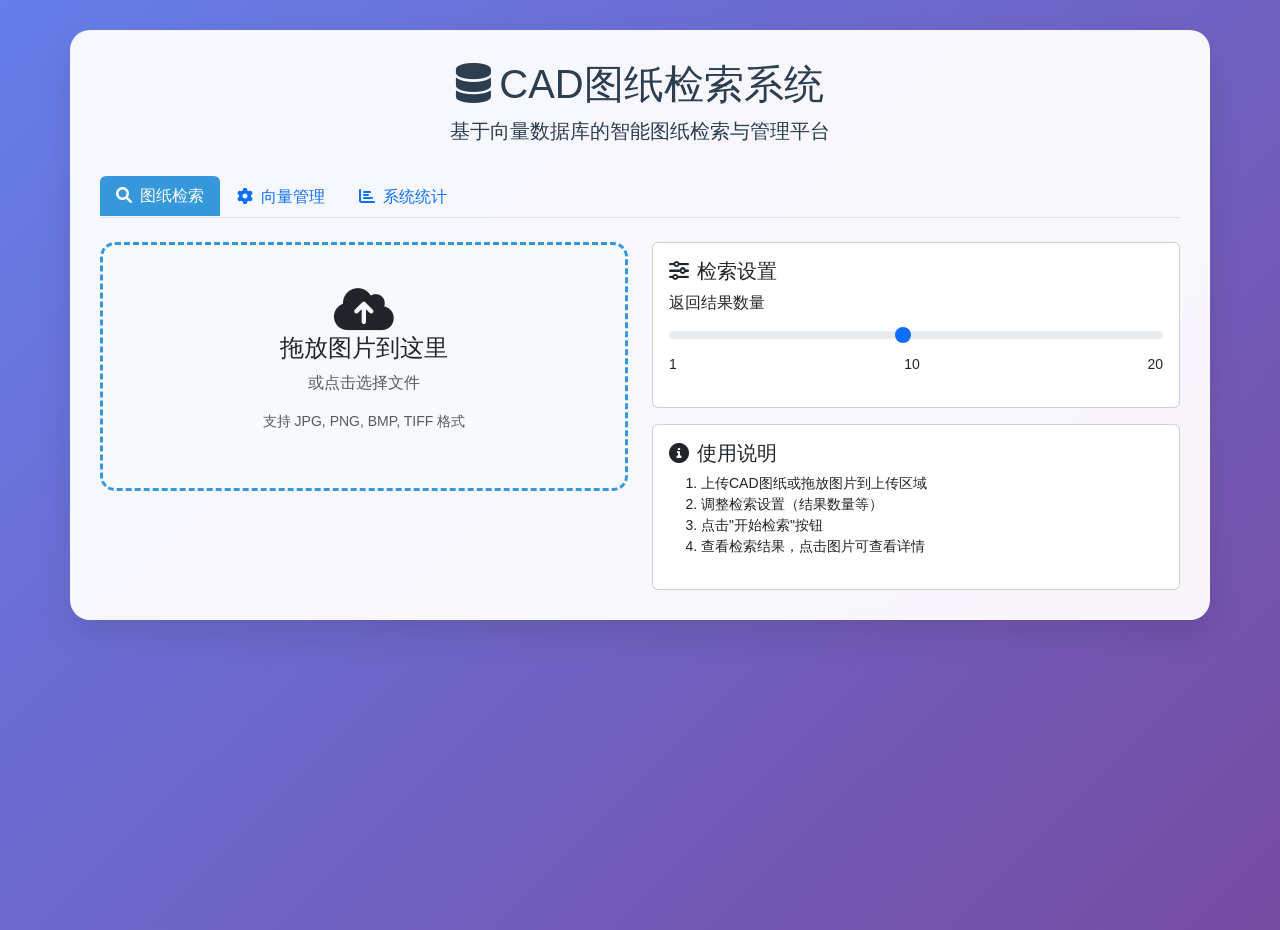
==== templates/index.html @ 1e8dd38c "Initial CAD drawing retrieval system" ====
<!DOCTYPE html>
<html lang="zh-CN">
<head>
    <meta charset="UTF-8">
    <meta name="viewport" content="width=device-width, initial-scale=1.0">
    <title>CAD图纸检索系统 - 向量数据库版</title>
    <link href="https://cdn.jsdelivr.net/npm/bootstrap@5.1.3/dist/css/bootstrap.min.css" rel="stylesheet">
    <link href="https://cdnjs.cloudflare.com/ajax/libs/font-awesome/6.0.0/css/all.min.css" rel="stylesheet">
    <style>
        /* === 恢复原来的CSS，但去掉灰色蒙版 === */
        :root {
            --primary-color: #3498db;
            --secondary-color: #2c3e50;
            --success-color: #27ae60;
            --warning-color: #f39c12;
            --danger-color: #e74c3c;
        }

        body {
            background: linear-gradient(135deg, #667eea 0%, #764ba2 100%);
            min-height: 100vh;
            font-family: 'Segoe UI', Tahoma, Geneva, Verdana, sans-serif;
        }

        .main-container {
            background: rgba(255, 255, 255, 0.95);
            border-radius: 20px;
            box-shadow: 0 15px 35px rgba(0, 0, 0, 0.1);
            backdrop-filter: blur(10px);
            margin-top: 30px;
            margin-bottom: 30px;
            padding: 30px;
        }

        .header {
            text-align: center;
            margin-bottom: 30px;
            color: var(--secondary-color);
        }

        .nav-tabs .nav-link.active {
            background: var(--primary-color);
            color: white;
            border: none;
        }

        .upload-area {
            border: 3px dashed var(--primary-color);
            border-radius: 15px;
            padding: 40px 20px;
            text-align: center;
            transition: all 0.3s ease;
            background: #f8f9fa;
            cursor: pointer;
        }

        .upload-area:hover {
            border-color: #2980b9;
            background: #e8f4fc;
        }

        .result-card {
            border: none;
            border-radius: 15px;
            box-shadow: 0 5px 15px rgba(0, 0, 0, 0.08);
            transition: transform 0.3s ease, box-shadow 0.3s ease;
            margin-bottom: 20px;
            overflow: hidden;
        }

        .result-card:hover {
            transform: translateY(-5px);
            box-shadow: 0 10px 25px rgba(0, 0, 0, 0.15);
        }

        .result-image {
            height: 200px;
            object-fit: contain;
            width: 100%;
            background: #f8f9fa;
        }

        .similarity-badge {
            position: absolute;
            top: 10px;
            right: 10px;
            background: rgba(52, 152, 219, 0.9);
            color: white;
            padding: 5px 10px;
            border-radius: 20px;
            font-weight: bold;
        }

        .class-badge {
            background: var(--danger-color);
            color: white;
            padding: 3px 8px;
            border-radius: 10px;
            font-size: 0.8rem;
        }

        .stats-card {
            background: linear-gradient(135deg, var(--primary-color), #2980b9);
            color: white;
            border-radius: 15px;
            padding: 20px;
            margin-bottom: 20px;
        }

        .btn-primary {
            background: var(--primary-color);
            border: none;
        }

        .btn-success {
            background: var(--success-color);
            border: none;
        }

        .btn-warning {
            background: var(--warning-color);
            border: none;
        }

        .btn-danger {
            background: var(--danger-color);
            border: none;
        }

        .management-table {
            font-size: 0.9rem;
        }

        .action-buttons .btn {
            margin: 2px;
        }

        .pagination {
            flex-wrap: wrap;
        }

        .pagination .page-item {
            margin-bottom: 2px;
        }

        /* 分类文件夹样式 */
        .folder-item {
            background: #f8f9fa;
            border-left: 4px solid var(--primary-color);
        }

        .folder-header {
            cursor: pointer;
            padding: 10px 15px;
            border-bottom: 1px solid #dee2e6;
        }

        .folder-content {
            padding-left: 20px;
            background: white;
        }

        .file-item:hover {
            background: #f8f9fa;
        }

        .preview-image {
            max-height: 300px;
            object-fit: contain;
            width: auto;
            display: block;
            margin: 0 auto;
        }

        /* 图片加载过渡效果 */
        .img-loading {
            opacity: 0;
            transition: opacity 0.3s ease;
        }

        .img-loaded {
            opacity: 1;
        }

        /* === 模态框样式 - 保留去掉灰色蒙版 === */
        .modal-backdrop {
            display: none !important;
        }

        .modal {
            background-color: transparent !important;
        }

        /* 修复模态框显示问题 */
        .modal {
            z-index: 1060 !important;
        }

        .modal-backdrop {
            z-index: 1050 !important;
        }

        /* 确保模态框内容在最上层 */
        .modal-content {
            z-index: 1060 !important;
            position: relative;
        }

        /* 修复图片预览模态框特定样式 */
        #imagePreviewModal {
            z-index: 1070 !important;
        }

        #imagePreviewModal .modal-dialog {
            max-width: 90%;
            max-height: 90vh;
            margin: 2rem auto;
        }

        #imagePreviewModal .modal-content {
            background: white;
            border-radius: 10px;
            box-shadow: 0 10px 30px rgba(0, 0, 0, 0.3);
        }

        #imagePreviewModal .modal-body {
            padding: 1.5rem;
            text-align: center;
            max-height: 80vh;
            overflow-y: auto;
        }

        #previewModalImage {
            max-height: 60vh;
            max-width: 100%;
            object-fit: contain;
            border-radius: 5px;
            background: #f8f9fa;
        }

        /* 确保关闭按钮可点击 */
        .modal-header .btn-close {
            z-index: 1080 !important;
            position: relative;
        }

        /* 确保模态框内容可交互 */
        .modal-content {
            pointer-events: auto;
        }

        /* 修复图片预览模态框 */
        #imagePreviewModal .modal-dialog {
            max-width: 90%;
            margin: 1.75rem auto;
        }

        #imagePreviewModal .modal-body {
            padding: 1rem;
            text-align: center;
        }

        #previewModalImage {
            max-height: 70vh;
            max-width: 100%;
            object-fit: contain;
        }
        /* 上传预览图片样式 */
        #previewImage {
            max-height: 300px;
            object-fit: contain;
            width: auto;
            display: block;
            margin: 0 auto;
            cursor: pointer;
            transition: transform 0.2s ease, box-shadow 0.2s ease;
            border-radius: 10px;
            border: 2px solid transparent;
        }

        #previewImage:hover {
            transform: scale(1.02);
            box-shadow: 0 5px 15px rgba(0, 0, 0, 0.2);
            border-color: var(--primary-color);
        }

        /* 添加上传预览区域的提示文字 */
        .preview-container h5::after {
            content: "（点击图片可预览）";
            font-size: 0.8em;
            color: var(--primary-color);
            margin-left: 10px;
            font-weight: normal;
        }
    </style>
</head>
<body>
    <div class="container main-container">
        <!-- 头部 -->
        <div class="header">
            <h1><i class="fas fa-database me-2"></i>CAD图纸检索系统</h1>
            <p class="lead">基于向量数据库的智能图纸检索与管理平台</p>
        </div>

        <!-- 导航标签 -->
        <ul class="nav nav-tabs mb-4" id="mainTabs" role="tablist">
            <li class="nav-item" role="presentation">
                <button class="nav-link active" id="search-tab" data-bs-toggle="tab" data-bs-target="#search" type="button" role="tab">
                    <i class="fas fa-search me-2"></i>图纸检索
                </button>
            </li>
            <li class="nav-item" role="presentation">
                <button class="nav-link" id="manage-tab" data-bs-toggle="tab" data-bs-target="#manage" type="button" role="tab">
                    <i class="fas fa-cog me-2"></i>向量管理
                </button>
            </li>
            <li class="nav-item" role="presentation">
                <button class="nav-link" id="stats-tab" data-bs-toggle="tab" data-bs-target="#stats" type="button" role="tab">
                    <i class="fas fa-chart-bar me-2"></i>系统统计
                </button>
            </li>
        </ul>

                <!-- 标签内容 -->
                <div class="tab-content" id="mainTabsContent">
                    <!-- 检索标签 -->
                    <div class="tab-pane fade show active" id="search" role="tabpanel">
                        <div class="row">
                            <div class="col-md-6">
                                <div class="upload-area" id="uploadArea">
                                    <div class="upload-icon">
                                        <i class="fas fa-cloud-upload-alt fa-3x"></i>
                                    </div>
                                    <h4>拖放图片到这里</h4>
                                    <p class="text-muted">或点击选择文件</p>
                                    <p class="text-muted small">支持 JPG, PNG, BMP, TIFF 格式</p>
                                    <input type="file" id="fileInput" accept=".jpg,.jpeg,.png,.bmp,.tiff" style="display: none;">
                                </div>

                                <div class="preview-container" id="previewContainer" style="display: none;">
                                    <h5>预览图片</h5>
                                    <img id="previewImage" class="preview-image img-fluid rounded" src="" alt="预览图片">
                                    <div class="mt-3">
                                        <button id="searchBtn" class="btn btn-success">
                                            <i class="fas fa-search me-2"></i>开始检索
                                        </button>
                                        <button id="clearBtn" class="btn btn-secondary">
                                            <i class="fas fa-times me-2"></i>清除
                                        </button>
                                    </div>
                                </div>
                            </div>

                            <div class="col-md-6">
                                <div class="card">
                                    <div class="card-body">
                                        <h5 class="card-title"><i class="fas fa-sliders-h me-2"></i>检索设置</h5>
                                        <div class="mb-3">
                                            <label for="topK" class="form-label">返回结果数量</label>
                                            <input type="range" class="form-range" id="topK" min="1" max="20" value="10">
                                            <div class="d-flex justify-content-between">
                                                <small>1</small>
                                                <small id="topKValue">10</small>
                                                <small>20</small>
                                            </div>
                                        </div>
                                    </div>
                                </div>

                                <div class="card mt-3">
                                    <div class="card-body">
                                        <h5 class="card-title"><i class="fas fa-info-circle me-2"></i>使用说明</h5>
                                        <ol class="small">
                                            <li>上传CAD图纸或拖放图片到上传区域</li>
                                            <li>调整检索设置（结果数量等）</li>
                                            <li>点击"开始检索"按钮</li>
                                            <li>查看检索结果，点击图片可查看详情</li>
                                        </ol>
                                    </div>
                                </div>
                            </div>
                        </div>

                        <!-- 加载动画 -->
                        <div class="loading-spinner text-center mt-4" id="loadingSpinner" style="display: none;">
                            <div class="spinner-border text-primary" role="status" style="width: 3rem; height: 3rem;">
                                <span class="visually-hidden">加载中...</span>
                            </div>
                            <p class="mt-3">正在检索中，请稍候...</p>
                        </div>

                        <!-- 结果区域 -->
                        <div class="results-container mt-4" id="resultsContainer" style="display: none;">
                            <h3 class="mb-4"><i class="fas fa-list me-2"></i>检索结果</h3>
                            <div class="row" id="resultsGrid"></div>
                        </div>
                    </div>

                    <!-- 管理标签 -->
                    <div class="tab-pane fade" id="manage" role="tabpanel">
                        <div class="row">
                            <div class="col-md-4">
                                <!-- 左侧：添加图片和操作卡片 -->
                                <div class="card">
                                    <div class="card-body">
                                        <h5 class="card-title"><i class="fas fa-plus-circle me-2"></i>添加图片</h5>

                                        <!-- 在管理标签页中修改类别选择部分 -->
                                        <div class="mb-3">
                                            <label for="imageClass" class="form-label">选择类别</label>
                                            <select class="form-select" id="imageClass">
                                                <option value="__new__">新建类别</option>
                                                <!-- 动态填充类别选项 -->
                                            </select>
                                            <div class="form-text">选择"新建类别"并输入类别名称</div>
                                            <input type="text" class="form-control mt-2" id="newClass" placeholder="输入新类别名称" style="display: block;">
                                        </div>

                                        <!-- 单文件上传 -->
                                        <div class="upload-area mb-3" id="manageUploadArea">
                                            <i class="fas fa-cloud-upload-alt fa-2x mb-3"></i>
                                            <p>选择要添加的图片</p>
                                            <input type="file" id="manageFileInput" accept=".jpg,.jpeg,.png,.bmp,.tiff" style="display: none;">
                                        </div>

                                        <!-- 批量上传 -->
                                        <div class="upload-area" id="batchUploadArea">
                                            <i class="fas fa-folder-plus fa-2x mb-3"></i>
                                            <p>批量选择图片</p>
                                            <input type="file" id="batchFileInput" accept=".jpg,.jpeg,.png,.bmp,.tiff" multiple style="display: none;">
                                        </div>

                                        <!-- 修改批量文件列表，添加可折叠功能 -->
                                        <div class="selected-files mt-3" id="selectedFiles" style="display: none;">
                                            <div class="d-flex justify-content-between align-items-center mb-2">
                                                <h6 class="mb-0">已选择文件 (<span id="fileCount">0</span>):</h6>
                                                <button class="btn btn-sm btn-outline-secondary" type="button" data-bs-toggle="collapse" data-bs-target="#fileListCollapse">
                                                    <i class="fas fa-chevron-down"></i>
                                                </button>
                                            </div>
                                            <div class="collapse show" id="fileListCollapse">
                                                <div id="fileList" style="max-height: 200px; overflow-y: auto;"></div>
                                            </div>
                                        </div>

                                        <div class="d-flex gap-2 mt-3">
                                            <button id="addImageBtn" class="btn btn-success flex-fill" disabled>
                                                <i class="fas fa-plus me-2"></i>添加图片
                                            </button>
                                            <button id="addBatchBtn" class="btn btn-info flex-fill" disabled>
                                                <i class="fas fa-layer-group me-2"></i>批量添加
                                            </button>
                                            <button id="cancelAddBtn" class="btn btn-secondary">
                                                <i class="fas fa-times me-2"></i>取消
                                            </button>
                                        </div>
                                    </div>
                                </div>

                                <div class="card mt-3">
                                    <div class="card-body">
                                        <h5 class="card-title"><i class="fas fa-sync-alt me-2"></i>数据库操作</h5>
                                        <button id="refreshCategoriesBtn" class="btn btn-info w-100 mb-2">
                                            <i class="fas fa-folder-refresh me-2"></i>刷新分类
                                        </button>
                                        <button id="initializeBtn" class="btn btn-warning w-100" data-bs-toggle="modal" data-bs-target="#initializeModal">
                                            <i class="fas fa-database me-2"></i>重新初始化
                                        </button>
                                    </div>
                                </div>
                            </div>

                            <!-- 修改管理标签页的右侧部分 -->
                            <div class="col-md-8">
                                <div class="card">
                                    <div class="card-body">
                                        <h5 class="card-title"><i class="fas fa-folder me-2"></i>分类管理</h5>

                                        <!-- 分类视图 -->
                                        <div id="categoryView">
                                            <div class="row" id="categoriesGrid">
                                                <!-- 动态填充分类卡片 -->
                                            </div>

                                            <!-- 分页控件 -->
                                            <div class="d-flex justify-content-between align-items-center mt-3 flex-wrap">
                                                <div class="text-muted mb-2 mb-md-0">
                                                    显示 <span id="paginationInfo">第 1-20 类</span>，共 <span id="totalCategories">0</span> 类
                                                </div>
                                                <nav>
                                                    <ul class="pagination pagination-sm mb-0 flex-wrap" id="pagination">
                                                        <!-- 分页按钮动态生成 -->
                                                    </ul>
                                                </nav>
                                            </div>
                                        </div>

                                        <!-- 图片列表视图（点击分类后显示） -->
                                        <div id="imageListView" style="display: none;">
                                            <div class="d-flex align-items-center mb-3">
                                                <button class="btn btn-sm btn-outline-secondary me-2" id="backToCategories">
                                                    <i class="fas fa-arrow-left me-1"></i>返回分类
                                                </button>
                                                <h6 class="mb-0" id="currentCategoryTitle">当前类别</h6>
                                            </div>

                                            <div class="table-responsive">
                                                <table class="table table-hover management-table">
                                                    <thead>
                                                        <tr>
                                                            <th>文件名</th>
                                                            <th>文件大小</th>
                                                            <th>状态</th>
                                                            <th>操作</th>
                                                        </tr>
                                                    </thead>
                                                    <tbody id="categoryImageList">
                                                        <!-- 动态填充 -->
                                                    </tbody>
                                                </table>
                                            </div>

                                            <!-- 图片分页 -->
                                            <div class="d-flex justify-content-between align-items-center mt-3 flex-wrap">
                                                <div class="text-muted mb-2 mb-md-0">
                                                    显示 <span id="imagePaginationInfo">第 1-20 条</span>，共 <span id="totalCategoryImages">0</span> 条
                                                </div>
                                                <nav>
                                                    <ul class="pagination pagination-sm mb-0 flex-wrap" id="imagePagination">
                                                        <!-- 分页按钮动态生成 -->
                                                    </ul>
                                                </nav>
                                            </div>
                                        </div>
                                    </div>
                                </div>
                            </div>
                        </div>
                    </div>

                    <!-- 统计标签 -->
                    <div class="tab-pane fade" id="stats" role="tabpanel">
                        <div class="row">
                            <div class="col-md-6">
                                <div class="stats-card text-center">
                                    <h3><i class="fas fa-images"></i> <span id="total-images">0</span></h3>
                                    <p>向量库总数</p>
                                </div>
                            </div>
                            <div class="col-md-6">
                                <div class="stats-card text-center">
                                    <h3><i class="fas fa-microchip"></i> <span id="device-info">CPU</span></h3>
                                    <p>运行设备</p>
                                </div>
                            </div>
                        </div>

                        <div class="card mt-4">
                            <div class="card-body">
                                <h5 class="card-title"><i class="fas fa-chart-pie me-2"></i>类别分布</h5>
                                <div id="classDistribution" style="max-height: 400px; overflow-y: auto;">
                                    <!-- 动态填充 -->
                                </div>
                            </div>
                        </div>

                        <div class="card mt-4">
                            <div class="card-body">
                                <h5 class="card-title"><i class="fas fa-info-circle me-2"></i>系统信息</h5>
                                <div id="systemInfo">
                                    <!-- 动态填充 -->
                                </div>
                            </div>
                        </div>
                    </div>
                </div>

    <!-- 初始化确认模态框 -->
    <div class="modal fade" id="initializeModal" tabindex="-1">
        <div class="modal-dialog">
            <div class="modal-content">
                <div class="modal-header">
                    <h5 class="modal-title"><i class="fas fa-exclamation-triangle me-2"></i>确认操作</h5>
                    <button type="button" class="btn-close" data-bs-dismiss="modal"></button>
                </div>
                <div class="modal-body">
                    <p>重新初始化将清空现有向量数据库并重新扫描所有图片，此操作可能需要较长时间。</p>
                    <p class="text-danger"><strong>请确认是否继续？</strong></p>
                </div>
                <div class="modal-footer">
                    <button type="button" class="btn btn-secondary" data-bs-dismiss="modal">取消</button>
                    <button type="button" class="btn btn-warning" id="confirmInitialize">确认初始化</button>
                </div>
            </div>
        </div>
    </div>
    <!-- 在文件末尾的初始化模态框后添加 -->
    <!-- 图片预览模态框 -->
    <div class="modal fade" id="imagePreviewModal" tabindex="-1">
        <div class="modal-dialog modal-lg">
            <div class="modal-content">
                <div class="modal-header">
                    <h5 class="modal-title" id="previewModalTitle">图片预览</h5>
                    <button type="button" class="btn-close" data-bs-dismiss="modal"></button>
                </div>
                <div class="modal-body text-center">
                    <img id="previewModalImage" src="" class="img-fluid" alt="预览图片" style="max-height: 70vh;">
                    <div class="mt-3">
                        <p><strong>文件名:</strong> <span id="previewFileName"></span></p>
                        <p><strong>类别:</strong> <span id="previewFileClass" class="badge bg-primary"></span></p>
                        <p><strong>文件大小:</strong> <span id="previewFileSize"></span></p>
                    </div>
                </div>
                <div class="modal-footer">
                    <button type="button" class="btn btn-secondary" data-bs-dismiss="modal">关闭</button>
                </div>
            </div>
        </div>
    </div>
    <script src="https://cdn.jsdelivr.net/npm/bootstrap@5.1.3/dist/js/bootstrap.bundle.min.js"></script>
    <script>
        // 全局变量
        let currentFile = null;
        let manageCurrentFile = null;
        let batchFiles = [];
        let currentPage = 1;
        let currentCategoryPage = 1;
        let currentImagePage = 1;
        let currentSelectedCategory = '';
        const perPage = 20;

        // 修改页面加载函数
        document.addEventListener('DOMContentLoaded', function() {
            // 初始化统计信息
            loadStats();
            // 加载类别列表
            loadClasses();
            // 绑定事件
            bindEvents();
            // 加载分类列表
            loadCategories();
            optimizeImageLoading();

           // === 移除灰色蒙版的简单方案 ===

            // 定期移除Bootstrap的灰色背景
            setInterval(function() {
                const backdrops = document.querySelectorAll('.modal-backdrop');
                backdrops.forEach(backdrop => {
                    backdrop.remove();
                });
                document.body.classList.remove('modal-open');
                document.body.style.overflow = 'auto';
                document.body.style.paddingRight = '0';
            }, 100);

            // 为预览模态框图片添加错误处理
            const previewImage = document.getElementById('previewModalImage');
            if (previewImage) {
                previewImage.onerror = function() {
                    this.src = '[data-uri]';
                };
            }
        });

        // 修改系统信息显示部分
        function loadStats() {
            fetch('/stats')
                .then(response => response.json())
                .then(data => {
                    document.getElementById('total-images').textContent = data.total_images;
                    document.getElementById('device-info').textContent = data.device || 'CPU';

                    // 更新系统信息，显示当前数据库中的类别数
                    const systemInfo = document.getElementById('systemInfo');
                    systemInfo.innerHTML = `
                        <p><strong>数据库路径:</strong> ${data.database_path || 'N/A'}</p>
                        <p><strong>当前类别数:</strong> ${data.current_categories || data.model_classes || 'N/A'}</p>
                        <p><strong>模型原始类别数:</strong> ${data.total_categories_in_model || 'N/A'}</p>
                        <p><strong>特征维度:</strong> ${data.feature_dim || 'N/A'}</p>
                        <p><strong>图片总数:</strong> ${data.total_images || '0'}</p>
                    `;

                    // 更新类别分布（保持不变）
                    const classDistribution = document.getElementById('classDistribution');
                    classDistribution.innerHTML = '';

                    if (data.class_distribution) {
                        // 按数量排序
                        const sortedClasses = Object.entries(data.class_distribution)
                            .sort((a, b) => b[1] - a[1]);

                        sortedClasses.forEach(([cls, count]) => {
                            const progress = (count / data.total_images * 100).toFixed(1);
                            classDistribution.innerHTML += `
                                <div class="mb-3 p-2 border rounded">
                                    <div class="d-flex justify-content-between align-items-center mb-1">
                                        <span class="fw-bold">${cls}</span>
                                        <span class="badge bg-primary">${count} (${progress}%)</span>
                                    </div>
                                    <div class="progress" style="height: 10px;">
                                        <div class="progress-bar" style="width: ${progress}%"
                                             role="progressbar" aria-valuenow="${progress}"
                                             aria-valuemin="0" aria-valuemax="100">
                                        </div>
                                    </div>
                                </div>
                            `;
                        });
                    } else {
                        classDistribution.innerHTML = '<p class="text-muted">暂无类别数据</p>';
                    }
                })
                .catch(error => {
                    console.error('加载统计信息失败:', error);
                });
        }

        // 绑定事件
        function bindEvents() {
            // 检索标签页事件
            const uploadArea = document.getElementById('uploadArea');
            const fileInput = document.getElementById('fileInput');
            const searchBtn = document.getElementById('searchBtn');
            const clearBtn = document.getElementById('clearBtn');
            const topKSlider = document.getElementById('topK');
            const topKValue = document.getElementById('topKValue');

            uploadArea.addEventListener('click', () => fileInput.click());
            fileInput.addEventListener('change', function() {
                if (this.files[0]) handleFileSelect(this.files[0]);
            });
            searchBtn.addEventListener('click', () => {
                if (currentFile) performSearch(currentFile, parseInt(topKSlider.value));
            });
            clearBtn.addEventListener('click', clearSearch);
            topKSlider.addEventListener('input', function() {
                topKValue.textContent = this.value;
            });

            // 管理标签页事件
            const manageUploadArea = document.getElementById('manageUploadArea');
            const manageFileInput = document.getElementById('manageFileInput');
            const addImageBtn = document.getElementById('addImageBtn');
            const confirmInitialize = document.getElementById('confirmInitialize');

            manageUploadArea.addEventListener('click', () => manageFileInput.click());
            manageFileInput.addEventListener('change', function() {
                if (this.files[0]) handleManageFileSelect(this.files[0]);
            });
            addImageBtn.addEventListener('click', addImageToDatabase);

            confirmInitialize.addEventListener('click', initializeDatabase);

            // 批量上传事件
            const batchUploadArea = document.getElementById('batchUploadArea');
            const batchFileInput = document.getElementById('batchFileInput');
            const addBatchBtn = document.getElementById('addBatchBtn');
            const cancelAddBtn = document.getElementById('cancelAddBtn');

            batchUploadArea.addEventListener('click', () => batchFileInput.click());
            batchFileInput.addEventListener('change', handleBatchFileSelect);
            addBatchBtn.addEventListener('click', addImagesBatch);
            cancelAddBtn.addEventListener('click', resetManageUpload);
            // 替换原来的刷新分类按钮事件
            const refreshCategoriesBtn = document.getElementById('refreshCategoriesBtn');
            if (refreshCategoriesBtn) {
                refreshCategoriesBtn.addEventListener('click', function() {
                    console.log('刷新分类按钮被点击');

                    // 重置到第一页
                    currentCategoryPage = 1;

                    // 显示加载状态
                    const originalText = this.innerHTML;
                    this.innerHTML = '<i class="fas fa-spinner fa-spin me-2"></i>刷新中...';
                    this.disabled = true;

                    try {
                        // 强制刷新所有数据
                        loadCategories(1);
                        loadStats();
                        loadClasses();

                        // 延迟恢复按钮状态，确保数据加载完成
                        setTimeout(() => {
                            this.innerHTML = originalText;
                            this.disabled = false;
                            showAlert('分类数据已刷新', 'success');
                        }, 1000);

                    } catch (error) {
                        this.innerHTML = originalText;
                        this.disabled = false;
                        console.error('刷新分类错误:', error);
                        showAlert('刷新失败: ' + error.message, 'danger');
                    }
                });
            }
            // 新增：绑定类别相关事件
            bindClassEvents();
        }
        // 添加显示提示的函数
        function showAlert(message, type) {
            const alertDiv = document.createElement('div');
            alertDiv.className = `alert alert-${type} alert-dismissible fade show`;
            alertDiv.innerHTML = `
                ${message}
                <button type="button" class="btn-close" data-bs-dismiss="alert"></button>
            `;

            // 插入到页面顶部
            const container = document.querySelector('.main-container');
            container.insertBefore(alertDiv, container.firstChild);

            // 3秒后自动消失
            setTimeout(() => {
                if (alertDiv.parentNode) {
                    alertDiv.remove();
                }
            }, 3000);
        }
        // 修改批量文件处理函数
        function handleBatchFileSelect(event) {
            const files = Array.from(event.target.files);
            batchFiles = files;

            if (files.length > 0) {
                const fileList = document.getElementById('fileList');
                const fileCount = document.getElementById('fileCount');
                fileList.innerHTML = '';
                fileCount.textContent = files.length;

                files.forEach(file => {
                    const fileItem = document.createElement('div');
                    fileItem.className = 'd-flex justify-content-between align-items-center border-bottom py-1';
                    fileItem.innerHTML = `
                        <span class="text-truncate" style="max-width: 70%;">${file.name}</span>
                        <small class="text-muted">${(file.size / 1024).toFixed(1)} KB</small>
                    `;
                    fileList.appendChild(fileItem);
                });

                document.getElementById('selectedFiles').style.display = 'block';
                document.getElementById('addBatchBtn').disabled = false;
            }
        }
        // 优化加载分类列表函数
        function loadCategories(page = 1) {
            const categoriesGrid = document.getElementById('categoriesGrid');
            categoriesGrid.innerHTML = '<div class="col-12 text-center"><div class="spinner-border" role="status"></div><p class="mt-2">加载分类中...</p></div>';

            fetch(`/api/categories?page=${page}&per_page=20`)
                .then(response => response.json())
                .then(data => {
                    if (data.status === 'success') {
                        displayCategories(data.categories);
                        updateCategoryPagination(data);
                        currentCategoryPage = page;

                        // 调试信息
                        console.log(`加载了 ${data.categories.length} 个分类，总计 ${data.total} 个分类`);
                        data.categories.forEach(cat => {
                            console.log(`分类: ${cat.name}, 数量: ${cat.count}`);
                        });
                    } else {
                        categoriesGrid.innerHTML = '<div class="col-12 text-center text-danger">加载失败: ' + data.message + '</div>';
                    }
                })
                .catch(error => {
                    categoriesGrid.innerHTML = '<div class="col-12 text-center text-danger">加载失败: ' + error.message + '</div>';
                    console.error('加载分类错误:', error);
                });
        }

        // 修改显示分类函数，使用懒加载
        function displayCategories(categories) {
            const grid = document.getElementById('categoriesGrid');

            if (categories.length === 0) {
                grid.innerHTML = '<div class="col-12 text-center"><p>暂无分类数据</p></div>';
                return;
            }

            let html = '';
            categories.forEach(category => {
                const previewImages = category.preview_images || [];

                // 只显示第一张预览图，其他用占位符
                let previewHtml = '';
                if (previewImages.length > 0) {
                    const img = previewImages[0];
                    // 使用小尺寸参数
                    const imageUrl = `/image/${encodeURIComponent(img.id)}?thumb=true`;
                    previewHtml = `
                        <img src="${imageUrl}"
                             class="img-fluid rounded lazy"
                             data-src="${imageUrl}"
                             style="height: 80px; object-fit: cover; width: 100%;"
                             loading="lazy"
                             onerror="this.src='[data-uri]';">
                    `;
                } else {
                    previewHtml = `
                        <div class="bg-light rounded d-flex align-items-center justify-content-center"
                             style="height: 80px;">
                            <i class="fas fa-image fa-2x text-muted"></i>
                        </div>
                    `;
                }

                html += `
                    <div class="col-md-3 col-sm-6 mb-3">
                        <div class="card category-card h-100" style="cursor: pointer;"
                             onclick="openCategory('${category.name.replace(/'/g, "\\'")}')">
                            <div class="card-body p-2">
                                <div class="mb-2">
                                    ${previewHtml}
                                </div>
                                <h6 class="card-title text-truncate mb-1" title="${category.name}">${category.name}</h6>
                                <div class="d-flex justify-content-between align-items-center">
                                    <small class="text-muted">${category.count} 个文件</small>
                                    <i class="fas fa-chevron-right text-muted"></i>
                                </div>
                            </div>
                        </div>
                    </div>
                `;
            });

            grid.innerHTML = html;

            // 初始化懒加载
            initializeLazyLoading();
        }

        // 在现有的 initializeLazyLoading 函数基础上增强
        function initializeLazyLoading() {
            const lazyImages = document.querySelectorAll('img.lazy');

            if ('IntersectionObserver' in window) {
                const imageObserver = new IntersectionObserver((entries, observer) => {
                    entries.forEach(entry => {
                        if (entry.isIntersecting) {
                            const img = entry.target;
                            img.src = img.dataset.src;
                            img.classList.remove('lazy');
                            imageObserver.unobserve(img);
                        }
                    });
                });

                lazyImages.forEach(img => imageObserver.observe(img));
            } else {
                // 回退方案：直接加载所有图片
                lazyImages.forEach(img => {
                    img.src = img.dataset.src;
                    img.classList.remove('lazy');
                });
            }
        }
        // 添加防抖函数，减少频繁请求
        function debounce(func, wait) {
            let timeout;
            return function executedFunction(...args) {
                const later = () => {
                    clearTimeout(timeout);
                    func(...args);
                };
                clearTimeout(timeout);
                timeout = setTimeout(later, wait);
            };
        }
        // 修改搜索函数，添加防抖
        const performSearchDebounced = debounce(performSearch, 500);

        // 优化图片显示函数，添加加载状态
        function optimizeImageLoading() {
            // 为所有图片添加加载状态
            document.querySelectorAll('img').forEach(img => {
                if (!img.complete) {
                    img.classList.add('img-loading');
                    img.classList.remove('img-loaded');
                }

                img.addEventListener('load', function() {
                    this.classList.remove('img-loading');
                    this.classList.add('img-loaded');
                });

                img.addEventListener('error', function() {
                    this.classList.remove('img-loading');
                    this.classList.add('img-loaded');
                    // 设置占位图
                    this.src = '[data-uri]';
                });
            });
        }
        // 打开分类查看图片
        function openCategory(categoryName) {
            currentSelectedCategory = categoryName;
            document.getElementById('categoryView').style.display = 'none';
            document.getElementById('imageListView').style.display = 'block';
            document.getElementById('currentCategoryTitle').textContent = `当前类别: ${categoryName}`;

            loadCategoryImages(categoryName, 1);
        }

        // 返回分类列表
        document.getElementById('backToCategories').addEventListener('click', function() {
            document.getElementById('imageListView').style.display = 'none';
            document.getElementById('categoryView').style.display = 'block';
            loadCategories(currentCategoryPage);
        });

        // 加载分类图片
        function loadCategoryImages(categoryName, page = 1) {
            const imageList = document.getElementById('categoryImageList');
            imageList.innerHTML = '<tr><td colspan="4" class="text-center"><div class="spinner-border spinner-border-sm"></div> 加载中...</td></tr>';

            fetch(`/api/categories/${encodeURIComponent(categoryName)}/images?page=${page}&per_page=20`)
                .then(response => response.json())
                .then(data => {
                    if (data.status === 'success') {
                        displayCategoryImages(data.images);
                        updateImagePagination(data);
                        currentImagePage = page;
                    } else {
                        imageList.innerHTML = '<tr><td colspan="4" class="text-center text-danger">加载失败: ' + data.message + '</td></tr>';
                    }
                })
                .catch(error => {
                    imageList.innerHTML = '<tr><td colspan="4" class="text-center text-danger">加载失败: ' + error.message + '</td></tr>';
                });
        }

        function displayCategoryImages(images) {
            const imageList = document.getElementById('categoryImageList');

            if (images.length === 0) {
                imageList.innerHTML = '<tr><td colspan="4" class="text-center">该类别下暂无图片</td></tr>';
                return;
            }

            let html = '';
            images.forEach(image => {
                const fileSize = image.filesize ? (image.filesize / 1024).toFixed(1) + ' KB' : '未知';
                const status = image.exists ?
                    '<span class="badge bg-success">正常</span>' :
                    '<span class="badge bg-danger">文件丢失</span>';

                // 使用图片的原始ID，不要做任何清理
                const rawImageId = image.id;

                html += `
                    <tr>
                        <td>
                            <div>
                                <strong>${image.filename}</strong>
                                <br>
                                <small class="text-muted">ID: ${image.id}</small>
                            </div>
                        </td>
                        <td>${fileSize}</td>
                        <td>${status}</td>
                        <td class="action-buttons">
                            <button class="btn btn-sm btn-outline-danger"
                                    onclick="safeDeleteImage('${rawImageId}', this)">
                                <i class="fas fa-trash"></i> 删除
                            </button>
                        </td>
                    </tr>
                `;
            });

            imageList.innerHTML = html;
        }
        // 修改 safeDeleteImage 函数
        function safeDeleteImage(imageId, buttonElement) {
            if (!confirm('确定要删除这张图片吗？此操作不可撤销。')) {
                return;
            }

            console.log('🗑️ 开始删除图片，原始ID:', imageId);

            // 显示加载状态
            const originalText = buttonElement.innerHTML;
            buttonElement.innerHTML = '<i class="fas fa-spinner fa-spin"></i>';
            buttonElement.disabled = true;

            // 直接使用原始ID，不进行编码（后端会处理URL解码）
            // 因为数据库中的ID就是 "人孔/12.png" 这样的格式
            const deleteImageId = imageId;

            console.log('🗑️ 删除ID:', deleteImageId);

            fetch(`/api/images/${encodeURIComponent(deleteImageId)}`, {
                method: 'DELETE'
            })
            .then(response => {
                console.log('🗑️ 响应状态:', response.status);
                if (!response.ok) {
                    return response.json().then(errorData => {
                        console.log('🗑️ 错误响应:', errorData);
                        throw new Error(errorData.message || `HTTP ${response.status}`);
                    }).catch(() => {
                        throw new Error(`HTTP ${response.status}`);
                    });
                }
                return response.json();
            })
            .then(data => {
                console.log('🗑️ 成功响应:', data);
                if (data.status === 'success') {
                    showAlert('✅ 图片删除成功', 'success');
                    // 刷新当前视图
                    setTimeout(() => {
                        if (currentSelectedCategory) {
                            loadCategoryImages(currentSelectedCategory, currentImagePage);
                        } else {
                            // 如果不在分类视图，刷新分类列表
                            loadCategories(currentCategoryPage);
                        }
                        loadStats();
                    }, 1000);
                } else {
                    showAlert('❌ 图片删除失败: ' + data.message, 'danger');
                }
            })
            .catch(error => {
                console.error('🗑️ 删除图片错误:', error);
                showAlert('❌ 删除失败: ' + error.message, 'danger');
            })
            .finally(() => {
                // 恢复按钮状态
                buttonElement.innerHTML = '<i class="fas fa-trash"></i> 删除';
                buttonElement.disabled = false;
            });
        }
        // 更新分类分页
        function updateCategoryPagination(data) {
            const pagination = document.getElementById('pagination');
            const paginationInfo = document.getElementById('paginationInfo');
            const totalCategories = document.getElementById('totalCategories');

            totalCategories.textContent = data.total;
            const startItem = (data.page - 1) * data.per_page + 1;
            const endItem = Math.min(data.page * data.per_page, data.total);
            paginationInfo.textContent = `第 ${startItem}-${endItem} 类`;

            pagination.innerHTML = '';

            // 上一页
            const prevLi = document.createElement('li');
            prevLi.className = `page-item ${data.page === 1 ? 'disabled' : ''}`;
            prevLi.innerHTML = `<a class="page-link" href="javascript:void(0)" onclick="loadCategories(${data.page - 1})">上一页</a>`;
            pagination.appendChild(prevLi);

            // 页码
            for (let i = 1; i <= data.total_pages; i++) {
                const pageLi = document.createElement('li');
                pageLi.className = `page-item ${i === data.page ? 'active' : ''}`;
                pageLi.innerHTML = `<a class="page-link" href="javascript:void(0)" onclick="loadCategories(${i})">${i}</a>`;
                pagination.appendChild(pageLi);
            }

            // 下一页
            const nextLi = document.createElement('li');
            nextLi.className = `page-item ${data.page === data.total_pages ? 'disabled' : ''}`;
            nextLi.innerHTML = `<a class="page-link" href="javascript:void(0)" onclick="loadCategories(${data.page + 1})">下一页</a>`;
            pagination.appendChild(nextLi);
        }

        // 更新图片分页
        function updateImagePagination(data) {
            const pagination = document.getElementById('imagePagination');
            const paginationInfo = document.getElementById('imagePaginationInfo');
            const totalImages = document.getElementById('totalCategoryImages');

            totalImages.textContent = data.total;
            const startItem = (data.page - 1) * data.per_page + 1;
            const endItem = Math.min(data.page * data.per_page, data.total);
            paginationInfo.textContent = `第 ${startItem}-${endItem} 条`;

            pagination.innerHTML = '';

            // 上一页
            const prevLi = document.createElement('li');
            prevLi.className = `page-item ${data.page === 1 ? 'disabled' : ''}`;
            prevLi.innerHTML = `<a class="page-link" href="javascript:void(0)" onclick="loadCategoryImages('${currentSelectedCategory}', ${data.page - 1})">上一页</a>`;
            pagination.appendChild(prevLi);

            // 页码
            for (let i = 1; i <= data.total_pages; i++) {
                const pageLi = document.createElement('li');
                pageLi.className = `page-item ${i === data.page ? 'active' : ''}`;
                pageLi.innerHTML = `<a class="page-link" href="javascript:void(0)" onclick="loadCategoryImages('${currentSelectedCategory}', ${i})">${i}</a>`;
                pagination.appendChild(pageLi);
            }

            // 下一页
            const nextLi = document.createElement('li');
            nextLi.className = `page-item ${data.page === data.total_pages ? 'disabled' : ''}`;
            nextLi.innerHTML = `<a class="page-link" href="javascript:void(0)" onclick="loadCategoryImages('${currentSelectedCategory}', ${data.page + 1})">下一页</a>`;
            pagination.appendChild(nextLi);
        }
        document.getElementById('findDuplicatesBtn').addEventListener('click', findDuplicates);
        document.getElementById('cleanupBtn').addEventListener('click', cleanupDuplicates);
        document.getElementById('confirmRebuild').addEventListener('click', rebuildDatabase);

        function findDuplicates() {
            const btn = document.getElementById('findDuplicatesBtn');
            const originalText = btn.innerHTML;
            btn.innerHTML = '<i class="fas fa-spinner fa-spin me-2"></i>查找中...';
            btn.disabled = true;

            fetch('/api/find_duplicates')
                .then(response => response.json())
                .then(data => {
                    btn.innerHTML = originalText;
                    btn.disabled = false;

                    if (data.status === 'success') {
                        let message = `找到 ${data.total_duplicate_groups} 个重复文件组\n\n`;

                        Object.entries(data.duplicates).forEach(([key, images]) => {
                            const [filename, category] = JSON.parse(key);
                            message += `文件: ${filename} (类别: ${category})\n`;
                            images.forEach(img => {
                                message += `  - ID: ${img.id}\n`;
                            });
                            message += '\n';
                        });

                        alert(message);
                    } else {
                        alert('查找重复记录失败: ' + data.message);
                    }
                })
                .catch(error => {
                    btn.innerHTML = originalText;
                    btn.disabled = false;
                    console.error('查找重复记录错误:', error);
                    alert('查找重复记录过程中发生错误: ' + error.message);
                });
        }

        function cleanupDuplicates() {
            if (!confirm('确定要清理重复记录吗？此操作将删除所有重复的图片记录。')) {
                return;
            }

            const btn = document.getElementById('cleanupBtn');
            const originalText = btn.innerHTML;
            btn.innerHTML = '<i class="fas fa-spinner fa-spin me-2"></i>清理中...';
            btn.disabled = true;

            fetch('/api/cleanup', { method: 'POST' })
                .then(response => response.json())
                .then(data => {
                    btn.innerHTML = originalText;
                    btn.disabled = false;

                    if (data.status === 'success') {
                        alert(data.message);
                        // 刷新页面数据
                        loadCategories(currentCategoryPage);
                        loadStats();
                    } else {
                        alert('清理失败: ' + data.message);
                    }
                })
                .catch(error => {
                    btn.innerHTML = originalText;
                    btn.disabled = false;
                    console.error('清理重复记录错误:', error);
                    alert('清理重复记录过程中发生错误: ' + error.message);
                });
        }

        function rebuildDatabase() {
            const modal = bootstrap.Modal.getInstance(document.getElementById('rebuildModal'));
            modal.hide();

            const btn = document.getElementById('rebuildBtn');
            const originalText = btn.innerHTML;
            btn.innerHTML = '<i class="fas fa-spinner fa-spin me-2"></i>重建中...';
            btn.disabled = true;

            fetch('/api/rebuild', { method: 'POST' })
                .then(response => response.json())
                .then(data => {
                    btn.innerHTML = originalText;
                    btn.disabled = false;

                    if (data.status === 'success') {
                        alert(data.message);
                        // 刷新所有数据
                        loadCategories(1);
                        loadStats();
                        loadClasses();
                    } else {
                        alert('重建失败: ' + data.message);
                    }
                })
                .catch(error => {
                    btn.innerHTML = originalText;
                    btn.disabled = false;
                    console.error('重建数据库错误:', error);
                    alert('重建数据库过程中发生错误: ' + error.message);
                });
        }
        // 修改批量添加函数
        function addImagesBatch() {
            if (batchFiles.length === 0) {
                alert('请先选择图片');
                return;
            }

            const classSelect = document.getElementById('imageClass');
            const newClassInput = document.getElementById('newClass');
            let imageClass = '';

            // 处理类别选择
            if (classSelect.value === '__new__') {
                if (newClassInput.value.trim() === '') {
                    alert('请输入新类别名称');
                    newClassInput.focus();
                    return;
                }
                imageClass = newClassInput.value.trim();
            } else if (classSelect.value) {
                imageClass = classSelect.value;
            } else {
                // 如果没有选择类别，使用第一个文件名作为类别
                imageClass = batchFiles[0].name.split('.')[0];
            }

            const formData = new FormData();
            formData.append('class', imageClass);

            batchFiles.forEach(file => {
                formData.append('images', file);
            });

            document.getElementById('addBatchBtn').innerHTML = '<i class="fas fa-spinner fa-spin me-2"></i>添加中...';
            document.getElementById('addBatchBtn').disabled = true;

            fetch('/api/images/batch', {
                method: 'POST',
                body: formData
            })
            .then(response => response.json())
            .then(data => {
                document.getElementById('addBatchBtn').innerHTML = '<i class="fas fa-layer-group me-2"></i>批量添加';
                document.getElementById('addBatchBtn').disabled = false;

                if (data.status === 'success') {
                    alert(`批量添加完成！成功: ${data.results.success}, 失败: ${data.results.failed}`);
                    resetManageUpload();

                    // 强制刷新分类管理
                    currentCategoryPage = 1; // 重置到第一页
                    loadCategories(1); // 重新加载分类列表
                    loadStats();
                    loadClasses();

                    // 如果当前在分类视图，也刷新
                    if (currentSelectedCategory) {
                        loadCategoryImages(currentSelectedCategory, 1);
                    }
                } else {
                    alert('批量添加失败: ' + data.message);
                }
            })
            .catch(error => {
                document.getElementById('addBatchBtn').innerHTML = '<i class="fas fa-layer-group me-2"></i>批量添加';
                document.getElementById('addBatchBtn').disabled = false;
                console.error('批量添加错误:', error);
                alert('批量添加过程中发生错误: ' + error.message);
            });
        }
        function handleFileSelect(file) {
            if (!file.type.match('image.*')) {
                alert('请选择图片文件');
                return;
            }
            currentFile = file;
            const reader = new FileReader();
            reader.onload = function(e) {
                const previewImage = document.getElementById('previewImage');
                previewImage.src = e.target.result;
                document.getElementById('previewContainer').style.display = 'block';
                document.getElementById('uploadArea').style.display = 'none';

                // 添加上传图片的点击预览功能
                previewImage.style.cursor = 'pointer';
                previewImage.title = '点击预览原图';
                previewImage.onclick = function() {
                    previewUploadedImage(file, e.target.result);
                };
            };
            reader.readAsDataURL(file);
        }
        function previewUploadedImage(file, dataUrl) {
            console.log('🖼️ 预览上传的原图:', file.name);

            const modalElement = document.getElementById('imagePreviewModal');
            const modal = bootstrap.Modal.getOrCreateInstance(modalElement);
            const previewImage = document.getElementById('previewModalImage');

            // 重置状态
            previewImage.src = '';

            // 设置基本信息
            document.getElementById('previewFileName').textContent = file.name;
            document.getElementById('previewFileClass').textContent = '上传原图';
            document.getElementById('previewFileSize').textContent = `${(file.size / 1024).toFixed(1)} KB`;

            // 设置加载占位符
            previewImage.src = '[data-uri]';

            // 显示模态框
            modal.show();

            // 立即移除灰色背景
            setTimeout(() => {
                const backdrops = document.querySelectorAll('.modal-backdrop');
                backdrops.forEach(backdrop => backdrop.remove());
                document.body.classList.remove('modal-open');
            }, 100);

            // 使用DataURL显示图片（不需要网络请求）
            setTimeout(() => {
                previewImage.src = dataUrl;
                console.log('✅ 上传原图预览加载完成');
            }, 150);

            // 添加模态框关闭事件清理
            const handleHidden = function() {
                previewImage.src = '';
                modalElement.removeEventListener('hidden.bs.modal', handleHidden);
            };
            modalElement.addEventListener('hidden.bs.modal', handleHidden);
        }
        function clearSearch() {
            currentFile = null;
            document.getElementById('fileInput').value = '';
            document.getElementById('previewContainer').style.display = 'none';
            document.getElementById('uploadArea').style.display = 'block';
            document.getElementById('resultsContainer').style.display = 'none';
        }

        function performSearch(file, topK) {
            const formData = new FormData();
            formData.append('image', file);
            formData.append('top_k', topK);

            document.getElementById('loadingSpinner').style.display = 'block';
            document.getElementById('resultsContainer').style.display = 'none';

            fetch('/search', {
                method: 'POST',
                body: formData
            })
            .then(response => response.json())
            .then(data => {
                document.getElementById('loadingSpinner').style.display = 'none';
                if (data.status === 'success') {
                    displayResults(data.results);
                } else {
                    alert('检索失败: ' + data.message);
                }
            })
            .catch(error => {
                document.getElementById('loadingSpinner').style.display = 'none';
                console.error('检索错误:', error);
                alert('检索过程中发生错误: ' + error.message);
            });
        }

        // 在 displayResults 函数中更新相似度显示
        function displayResults(results) {
            const grid = document.getElementById('resultsGrid');
            grid.innerHTML = '';

            if (results.length === 0) {
                grid.innerHTML = '<div class="col-12 text-center"><p>未找到匹配的图纸</p></div>';
            } else {
                results.forEach(result => {
                    const col = document.createElement('div');
                    col.className = 'col-md-4 col-lg-3 mb-3';

                    // 使用result.id构建URL（包含类别路径）
                    const imageUrl = `/image/${encodeURIComponent(result.id)}`;

                    // 显示更精确的相似度（保留2位小数）
                    const similarityPercent = (result.similarity * 100).toFixed(2);

                    // 根据相似度设置颜色
                    let badgeClass = 'bg-primary';
                    if (result.similarity > 0.95) badgeClass = 'bg-success';
                    else if (result.similarity > 0.8) badgeClass = 'bg-info';
                    else if (result.similarity > 0.6) badgeClass = 'bg-warning';
                    else badgeClass = 'bg-secondary';

                    col.innerHTML = `
                        <div class="card result-card">
                            <div class="position-relative">
                                <img src="${imageUrl}"
                                     class="card-img-top result-image img-loading"
                                     alt="${result.filename}"
                                     style="cursor: pointer;"
                                     onload="this.classList.remove('img-loading'); this.classList.add('img-loaded');"
                                     onerror="this.onerror=null; this.classList.remove('img-loading'); this.classList.add('img-loaded'); this.src='[data-uri]';"
                                     onclick="previewSearchResult('${result.id.replace(/'/g, "\\'")}', '${result.class.replace(/'/g, "\\'")}', ${result.similarity})">
                                <span class="similarity-badge ${badgeClass}">${similarityPercent}%</span>
                            </div>
                            <div class="card-body">
                                <h6 class="card-title text-truncate" title="${result.filename}">${result.filename}</h6>
                                <div class="d-flex justify-content-between align-items-center">
                                    <span class="badge bg-primary">${result.class}</span>
                                    <small class="text-muted">#${result.rank}</small>
                                </div>
                                <!-- 显示更多相似度信息 -->
                                <div class="mt-2">
                                    <small class="text-muted">
                                        距离: ${result.distance ? result.distance.toFixed(4) : 'N/A'}
                                    </small>
                                </div>
                            </div>
                        </div>
                    `;
                    grid.appendChild(col);
                });
            }

            document.getElementById('resultsContainer').style.display = 'block';
        }

        // 恢复原来的图片预览函数
        function previewSearchResult(id, className, similarity) {
            console.log('🔍 预览搜索结果:', id);

            const modalElement = document.getElementById('imagePreviewModal');
            const modal = new bootstrap.Modal(modalElement);
            const previewImage = document.getElementById('previewModalImage');

            // 重置状态
            previewImage.src = '';

            // 设置基本信息
            document.getElementById('previewFileName').textContent = id.split('/').pop() || id;
            document.getElementById('previewFileClass').textContent = className;
            document.getElementById('previewFileSize').textContent = `相似度: ${(similarity * 100).toFixed(1)}%`;

            // 先显示模态框
            modal.show();

            // 设置加载占位符
            previewImage.src = '[data-uri]';

            // 异步加载图片
            setTimeout(() => {
                loadPreviewImage(id, previewImage);
            }, 50);
        }


        // 管理标签页功能
        function handleManageFileSelect(file) {
            if (!file.type.match('image.*')) {
                alert('请选择图片文件');
                return;
            }
            manageCurrentFile = file;
            document.getElementById('addImageBtn').disabled = false;

            const reader = new FileReader();
            reader.onload = function(e) {
                document.getElementById('manageUploadArea').innerHTML = `
                    <img src="${e.target.result}" class="img-fluid rounded" style="max-height: 150px;">
                    <p class="mt-2">${file.name}</p>
                `;
            };
            reader.readAsDataURL(file);
        }

        // 修改添加图片函数
        function addImageToDatabase() {
            if (!manageCurrentFile) {
                alert('请先选择图片');
                return;
            }

            const classSelect = document.getElementById('imageClass');
            const newClassInput = document.getElementById('newClass');
            let imageClass = '';

            // 处理类别选择
            if (classSelect.value === '__new__') {
                if (newClassInput.value.trim() === '') {
                    alert('请输入新类别名称');
                    newClassInput.focus();
                    return;
                }
                imageClass = newClassInput.value.trim();
            } else if (classSelect.value) {
                imageClass = classSelect.value;
            } else {
                // 如果没有选择类别，使用文件名作为类别
                imageClass = manageCurrentFile.name.split('.')[0];
            }

            const formData = new FormData();
            formData.append('image', manageCurrentFile);
            formData.append('class', imageClass);

            const addBtn = document.getElementById('addImageBtn');
            addBtn.innerHTML = '<i class="fas fa-spinner fa-spin me-2"></i>添加中...';
            addBtn.disabled = true;

            fetch('/api/images', {
                method: 'POST',
                body: formData
            })
            .then(response => {
                if (!response.ok) {
                    throw new Error(`HTTP error! status: ${response.status}`);
                }
                return response.json();
            })
            .then(data => {
                addBtn.innerHTML = '<i class="fas fa-plus me-2"></i>添加图片';
                addBtn.disabled = false;

                if (data.status === 'success') {
                    alert('图片添加成功');
                    resetManageUpload();

                    // 强制刷新分类管理
                    currentCategoryPage = 1; // 重置到第一页
                    loadCategories(1); // 重新加载分类列表
                    loadStats();
                    loadClasses();

                    // 如果当前在分类视图，也刷新
                    if (currentSelectedCategory) {
                        loadCategoryImages(currentSelectedCategory, 1);
                    }
                } else {
                    alert('图片添加失败: ' + (data.message || '未知错误'));
                }
            })
            .catch(error => {
                addBtn.innerHTML = '<i class="fas fa-plus me-2"></i>添加图片';
                addBtn.disabled = false;
                console.error('添加图片错误:', error);
                alert('添加图片过程中发生错误: ' + error.message);
            });
        }


        function resetManageUpload() {
            manageCurrentFile = null;
            batchFiles = [];

            // 重置文件输入
            const manageFileInput = document.getElementById('manageFileInput');
            const batchFileInput = document.getElementById('batchFileInput');
            if (manageFileInput) manageFileInput.value = '';
            if (batchFileInput) batchFileInput.value = '';

            // 重置类别选择
            const classSelect = document.getElementById('imageClass');
            const newClassInput = document.getElementById('newClass');
            if (classSelect) classSelect.value = '';
            if (newClassInput) {
                newClassInput.value = '';
                newClassInput.style.display = 'none';
            }

            // 重置按钮状态
            const addImageBtn = document.getElementById('addImageBtn');
            const addBatchBtn = document.getElementById('addBatchBtn');
            if (addImageBtn) {
                addImageBtn.disabled = true;
                addImageBtn.innerHTML = '<i class="fas fa-plus me-2"></i>添加图片';
            }
            if (addBatchBtn) {
                addBatchBtn.disabled = true;
                addBatchBtn.innerHTML = '<i class="fas fa-layer-group me-2"></i>批量添加';
            }

            // 隐藏文件列表
            const selectedFiles = document.getElementById('selectedFiles');
            const fileList = document.getElementById('fileList');
            if (selectedFiles) selectedFiles.style.display = 'none';
            if (fileList) fileList.innerHTML = '';

            // 重置上传区域显示
            const manageUploadArea = document.getElementById('manageUploadArea');
            if (manageUploadArea) {
                manageUploadArea.innerHTML = `
                    <i class="fas fa-cloud-upload-alt fa-2x mb-3"></i>
                    <p>选择要添加的图片</p>
                `;
                manageUploadArea.style.cursor = 'pointer';
            }

            console.log('上传状态已重置');
        }
        // 添加加载类别函数
        function loadClasses() {
            fetch('/api/classes')
                .then(response => response.json())
                .then(data => {
                    if (data.status === 'success') {
                        const classSelect = document.getElementById('imageClass');
                        // 清空现有选项，保留第一个选项
                        while (classSelect.options.length > 1) {
                            classSelect.remove(1);
                        }

                        data.classes.forEach(cls => {
                            const option = document.createElement('option');
                            option.value = cls;
                            option.textContent = cls;
                            classSelect.appendChild(option);
                        });
                    }
                })
                .catch(error => {
                    console.error('加载类别失败:', error);
                });
        }
        // 修改类别选择事件
        function bindClassEvents() {
            const classSelect = document.getElementById('imageClass');
            const newClassInput = document.getElementById('newClass');

            classSelect.addEventListener('change', function() {
                if (this.value === '__new__') {
                    newClassInput.style.display = 'block';
                    newClassInput.focus();
                } else {
                    newClassInput.style.display = 'none';
                    newClassInput.value = '';
                }
            });

            // 输入新类别时自动更新选择框
            newClassInput.addEventListener('input', function() {
                if (this.value.trim() !== '') {
                    classSelect.value = '__new__';
                }
            });
        }
        function displayImagesByCategory(images) {
            const imageList = document.getElementById('imageList');

            if (images.length === 0) {
                imageList.innerHTML = '<tr><td colspan="5" class="text-center">暂无图片数据</td></tr>';
                return;
            }

            // 按类别分组
            const categories = {};
            images.forEach(image => {
                const category = image.class || '未分类';
                if (!categories[category]) {
                    categories[category] = [];
                }
                categories[category].push(image);
            });

            // 生成分类显示
            let html = '';
            Object.keys(categories).forEach(category => {
                html += `
                    <tr class="folder-item">
                        <td colspan="5" class="folder-header" onclick="toggleFolder('${category}')">
                            <i class="fas fa-folder me-2"></i>
                            <strong>${category}</strong>
                            <span class="badge bg-secondary ms-2">${categories[category].length} 个文件</span>
                            <i class="fas fa-chevron-down float-end"></i>
                        </td>
                    </tr>
                    <tr class="folder-content" id="folder-${category}" style="display: none;">
                        <td colspan="5">
                            <div class="table-responsive">
                                <table class="table table-sm table-borderless mb-0">
                                    <tbody>
                `;

                categories[category].forEach(image => {
                    const fileSize = image.filesize ? (image.filesize / 1024).toFixed(1) + ' KB' : '未知';
                    const status = image.exists ?
                        '<span class="badge bg-success">正常</span>' :
                        '<span class="badge bg-danger">文件丢失</span>';

                    html += `
                        <tr class="file-item">
                            <td>
                                <a href="javascript:void(0)" onclick="previewImage('${image.id}')"
                                   class="text-decoration-none" title="点击预览">
                                    <i class="fas fa-file-image me-2"></i>${image.filename}
                                </a>
                            </td>
                            <td><span class="badge bg-primary">${image.class}</span></td>
                            <td>${fileSize}</td>
                            <td>${status}</td>
                            <td class="action-buttons">
                                <button class="btn btn-sm btn-outline-danger" onclick="deleteImage('${image.id}')">
                                    <i class="fas fa-trash"></i>
                                </button>
                            </td>
                        </tr>
                    `;
                });

                html += `
                                    </tbody>
                                </table>
                            </div>
                        </td>
                    </tr>
                `;
            });

            imageList.innerHTML = html;
        }
        function toggleFolder(category) {
            const folder = document.getElementById(`folder-${category}`);
            const icon = folder.previousElementSibling.querySelector('.fa-chevron-down');

            if (folder.style.display === 'none') {
                folder.style.display = 'table-row';
                icon.className = 'fas fa-chevron-up float-end';
            } else {
                folder.style.display = 'none';
                icon.className = 'fas fa-chevron-down float-end';
            }
        }
        // 修改loadImageList函数支持分页
        function loadImageList(page = 1) {
            const imageList = document.getElementById('imageList');
            const loadingImages = document.getElementById('loadingImages');

            imageList.innerHTML = '';
            loadingImages.style.display = 'block';

            fetch(`/api/images?page=${page}&per_page=${perPage}`)
                .then(response => response.json())
                .then(data => {
                    loadingImages.style.display = 'none';
                    currentPage = page;

                    if (data.status === 'success') {
                        updatePagination(data);
                        displayImagesByCategory(data.images);
                    } else {
                        imageList.innerHTML = '<tr><td colspan="5" class="text-center text-danger">加载失败: ' + data.message + '</td></tr>';
                    }
                })
                .catch(error => {
                    loadingImages.style.display = 'none';
                    imageList.innerHTML = '<tr><td colspan="5" class="text-center text-danger">加载失败: ' + error.message + '</td></tr>';
                });
        }
        // 移除现有遮罩的辅助函数
        function removeExistingBackdrops() {
            const backdrops = document.querySelectorAll('.modal-backdrop');
            backdrops.forEach(backdrop => {
                backdrop.remove();
            });
            document.body.classList.remove('modal-open');
            document.body.style.overflow = 'auto';
            document.body.style.paddingRight = '0';
        }

        // 完全重写图片预览功能
        function previewImage(imageId) {
            console.log('🖼️ 开始预览图片:', imageId);

            // 获取模态框元素
            const modalElement = document.getElementById('imagePreviewModal');
            const modal = new bootstrap.Modal(modalElement);
            const previewImage = document.getElementById('previewModalImage');

            // 重置模态框状态
            previewImage.src = '';

            // 设置基本信息
            const fileName = imageId.split('/').pop() || imageId;
            document.getElementById('previewFileName').textContent = fileName;
            document.getElementById('previewFileClass').textContent = '加载中...';
            document.getElementById('previewFileSize').textContent = '加载中...';

            // 先显示模态框
            modal.show();

            // 设置加载占位符
            previewImage.src = '[data-uri]';

            // 异步加载图片（不阻塞UI）
            setTimeout(() => {
                loadPreviewImage(imageId, previewImage);
            }, 50);

            // 异步加载图片信息
            loadPreviewImageInfo(imageId);
        }
        function loadPreviewImageInfo(imageId) {
            fetch(`/api/images?page=1&per_page=1000`)
                .then(response => response.json())
                .then(data => {
                    if (data.status === 'success') {
                        const imageInfo = data.images.find(img => img.id === imageId);
                        if (imageInfo) {
                            document.getElementById('previewFileClass').textContent = imageInfo.class || '未知';
                            document.getElementById('previewFileSize').textContent = imageInfo.filesize ?
                                (imageInfo.filesize / 1024).toFixed(1) + ' KB' : '未知';
                        }
                    }
                })
                .catch(error => {
                    console.error('获取图片信息失败:', error);
                    document.getElementById('previewFileClass').textContent = '未知';
                    document.getElementById('previewFileSize').textContent = '未知';
                });
        }

        // 恢复原来的图片加载函数
        function loadPreviewImage(imageId, previewImageElement) {
            const imageUrl = `/image/${encodeURIComponent(imageId)}`;
            console.log('📥 加载预览图片:', imageUrl);

            const img = new Image();
            img.onload = function() {
                console.log('✅ 预览图片加载成功');
                previewImageElement.src = imageUrl;
            };
            img.onerror = function() {
                console.log('❌ 预览图片加载失败');
                previewImageElement.src = '[data-uri]';
            };
            img.src = imageUrl;
        }

        // 更新分页控件
        function updatePagination(data) {
            const pagination = document.getElementById('pagination');
            const paginationInfo = document.getElementById('paginationInfo');
            const totalImages = document.getElementById('totalImages');

            totalImages.textContent = data.total;

            const startItem = (data.page - 1) * data.per_page + 1;
            const endItem = Math.min(data.page * data.per_page, data.total);
            paginationInfo.textContent = `第 ${startItem}-${endItem} 条`;

            pagination.innerHTML = '';

            // 上一页
            const prevLi = document.createElement('li');
            prevLi.className = `page-item ${data.page === 1 ? 'disabled' : ''}`;
            prevLi.innerHTML = `<a class="page-link" href="javascript:void(0)" onclick="loadImageList(${data.page - 1})">上一页</a>`;
            pagination.appendChild(prevLi);

            // 页码
            for (let i = 1; i <= data.total_pages; i++) {
                const pageLi = document.createElement('li');
                pageLi.className = `page-item ${i === data.page ? 'active' : ''}`;
                pageLi.innerHTML = `<a class="page-link" href="javascript:void(0)" onclick="loadImageList(${i})">${i}</a>`;
                pagination.appendChild(pageLi);
            }

            // 下一页
            const nextLi = document.createElement('li');
            nextLi.className = `page-item ${data.page === data.total_pages ? 'disabled' : ''}`;
            nextLi.innerHTML = `<a class="page-link" href="javascript:void(0)" onclick="loadImageList(${data.page + 1})">下一页</a>`;
            pagination.appendChild(nextLi);
        }
        // 修复删除图片函数
        function deleteImage(imageId) {
            if (!confirm('确定要删除这张图片吗？此操作不可撤销。')) {
                return;
            }

            console.log('开始删除图片:', imageId);

            // 对imageId进行URL编码
            const encodedImageId = encodeURIComponent(imageId);
            console.log('编码后的图片ID:', encodedImageId);

            // 显示加载状态
            const originalButtonText = event.target.innerHTML;
            event.target.innerHTML = '<i class="fas fa-spinner fa-spin"></i>';
            event.target.disabled = true;

            fetch(`/api/images/${encodedImageId}`, {
                method: 'DELETE'
            })
            .then(response => {
                console.log('响应状态:', response.status);
                if (!response.ok) {
                    // 尝试解析错误信息
                    return response.json().then(errorData => {
                        throw new Error(errorData.message || `HTTP ${response.status}`);
                    }).catch(() => {
                        throw new Error(`HTTP ${response.status}`);
                    });
                }
                return response.json();
            })
            .then(data => {
                if (data.status === 'success') {
                    showAlert('图片删除成功', 'success');
                    // 刷新当前视图
                    setTimeout(() => {
                        if (currentSelectedCategory) {
                            loadCategoryImages(currentSelectedCategory, currentImagePage);
                        } else {
                            loadCategories(currentCategoryPage);
                        }
                        loadStats();
                    }, 500);
                } else {
                    showAlert('图片删除失败: ' + data.message, 'danger');
                }
            })
            .catch(error => {
                console.error('删除图片错误:', error);
                showAlert('删除失败: ' + error.message, 'danger');
            })
            .finally(() => {
                // 恢复按钮状态
                event.target.innerHTML = originalButtonText;
                event.target.disabled = false;
            });
        }

        function initializeDatabase() {
            // 关闭模态框
            const modal = bootstrap.Modal.getInstance(document.getElementById('initializeModal'));
            modal.hide();

            // 显示加载状态
            document.getElementById('initializeBtn').innerHTML = '<i class="fas fa-spinner fa-spin me-2"></i>初始化中...';
            document.getElementById('initializeBtn').disabled = true;

            fetch('/api/initialize', {
                method: 'POST'
            })
            .then(response => response.json())
            .then(data => {
                document.getElementById('initializeBtn').innerHTML = '<i class="fas fa-database me-2"></i>重新初始化';
                document.getElementById('initializeBtn').disabled = false;

                if (data.status === 'success') {
                    alert(data.message);
                    loadImageList();
                    loadStats();
                } else {
                    alert('初始化失败: ' + data.message);
                }
            })
            .catch(error => {
                document.getElementById('initializeBtn').innerHTML = '<i class="fas fa-database me-2"></i>重新初始化';
                document.getElementById('initializeBtn').disabled = false;
                console.error('初始化错误:', error);
                alert('初始化过程中发生错误: ' + error.message);
            });
        }
    </script>
</body>
</html>
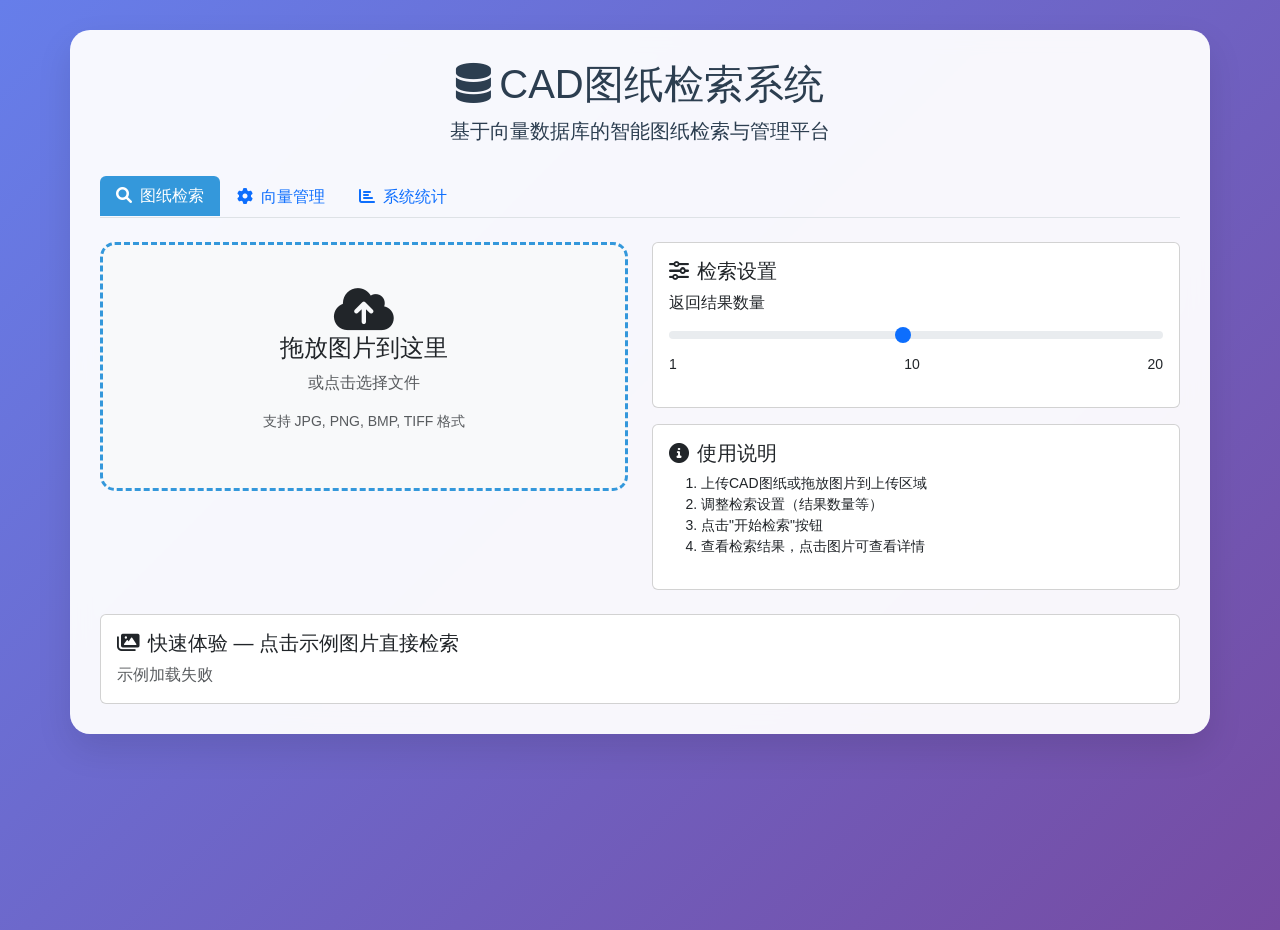
==== commit 8317480a: "feat: add real CAD images and clickable examples to demo - Add 104 compressed images (1.2MB) from 20" ====
--- a/templates/index.html
+++ b/templates/index.html
@@ -282,6 +282,31 @@
             transform: scale(1.02);
             box-shadow: 0 5px 15px rgba(0, 0, 0, 0.2);
             border-color: var(--primary-color);
+        }
+
+        /* 示例图片卡片 */
+        .example-card {
+            cursor: pointer;
+            transition: transform 0.2s ease, box-shadow 0.2s ease;
+            border: 2px solid transparent;
+        }
+        .example-card:hover {
+            transform: translateY(-3px);
+            box-shadow: 0 6px 18px rgba(0,0,0,0.15);
+            border-color: var(--primary-color);
+        }
+        .example-card img {
+            height: 120px;
+            object-fit: contain;
+            width: 100%;
+            background: #f8f9fa;
+            border-radius: 8px 8px 0 0;
+        }
+        .example-card .card-body {
+            padding: 8px;
+        }
+        .example-card .badge {
+            font-size: 0.7rem;
         }
 
         /* 添加上传预览区域的提示文字 */
@@ -376,6 +401,19 @@
                                             <li>点击"开始检索"按钮</li>
                                             <li>查看检索结果，点击图片可查看详情</li>
                                         </ol>
+                                    </div>
+                                </div>
+                            </div>
+                        </div>
+
+                        <!-- 示例图片区域 -->
+                        <div class="card mt-4" id="examplesSection">
+                            <div class="card-body">
+                                <h5 class="card-title"><i class="fas fa-images me-2"></i>快速体验 — 点击示例图片直接检索</h5>
+                                <div class="row" id="examplesGrid">
+                                    <div class="col-12 text-center">
+                                        <div class="spinner-border spinner-border-sm" role="status"></div>
+                                        <span class="ms-2 text-muted">加载示例中...</span>
                                     </div>
                                 </div>
                             </div>
@@ -640,19 +678,17 @@
             // 加载分类列表
             loadCategories();
             optimizeImageLoading();
-
-           // === 移除灰色蒙版的简单方案 ===
-
-            // 定期移除Bootstrap的灰色背景
-            setInterval(function() {
+            // 加载示例图片
+            loadExamples();
+
+           // === 模态框关闭后清理蒙版 ===
+            document.addEventListener('hidden.bs.modal', function() {
                 const backdrops = document.querySelectorAll('.modal-backdrop');
-                backdrops.forEach(backdrop => {
-                    backdrop.remove();
-                });
+                backdrops.forEach(backdrop => backdrop.remove());
                 document.body.classList.remove('modal-open');
                 document.body.style.overflow = 'auto';
                 document.body.style.paddingRight = '0';
-            }, 100);
+            });
 
             // 为预览模态框图片添加错误处理
             const previewImage = document.getElementById('previewModalImage');
@@ -1204,114 +1240,8 @@
             nextLi.innerHTML = `<a class="page-link" href="javascript:void(0)" onclick="loadCategoryImages('${currentSelectedCategory}', ${data.page + 1})">下一页</a>`;
             pagination.appendChild(nextLi);
         }
-        document.getElementById('findDuplicatesBtn').addEventListener('click', findDuplicates);
-        document.getElementById('cleanupBtn').addEventListener('click', cleanupDuplicates);
-        document.getElementById('confirmRebuild').addEventListener('click', rebuildDatabase);
-
-        function findDuplicates() {
-            const btn = document.getElementById('findDuplicatesBtn');
-            const originalText = btn.innerHTML;
-            btn.innerHTML = '<i class="fas fa-spinner fa-spin me-2"></i>查找中...';
-            btn.disabled = true;
-
-            fetch('/api/find_duplicates')
-                .then(response => response.json())
-                .then(data => {
-                    btn.innerHTML = originalText;
-                    btn.disabled = false;
-
-                    if (data.status === 'success') {
-                        let message = `找到 ${data.total_duplicate_groups} 个重复文件组\n\n`;
-
-                        Object.entries(data.duplicates).forEach(([key, images]) => {
-                            const [filename, category] = JSON.parse(key);
-                            message += `文件: ${filename} (类别: ${category})\n`;
-                            images.forEach(img => {
-                                message += `  - ID: ${img.id}\n`;
-                            });
-                            message += '\n';
-                        });
-
-                        alert(message);
-                    } else {
-                        alert('查找重复记录失败: ' + data.message);
-                    }
-                })
-                .catch(error => {
-                    btn.innerHTML = originalText;
-                    btn.disabled = false;
-                    console.error('查找重复记录错误:', error);
-                    alert('查找重复记录过程中发生错误: ' + error.message);
-                });
-        }
-
-        function cleanupDuplicates() {
-            if (!confirm('确定要清理重复记录吗？此操作将删除所有重复的图片记录。')) {
-                return;
-            }
-
-            const btn = document.getElementById('cleanupBtn');
-            const originalText = btn.innerHTML;
-            btn.innerHTML = '<i class="fas fa-spinner fa-spin me-2"></i>清理中...';
-            btn.disabled = true;
-
-            fetch('/api/cleanup', { method: 'POST' })
-                .then(response => response.json())
-                .then(data => {
-                    btn.innerHTML = originalText;
-                    btn.disabled = false;
-
-                    if (data.status === 'success') {
-                        alert(data.message);
-                        // 刷新页面数据
-                        loadCategories(currentCategoryPage);
-                        loadStats();
-                    } else {
-                        alert('清理失败: ' + data.message);
-                    }
-                })
-                .catch(error => {
-                    btn.innerHTML = originalText;
-                    btn.disabled = false;
-                    console.error('清理重复记录错误:', error);
-                    alert('清理重复记录过程中发生错误: ' + error.message);
-                });
-        }
-
-        function rebuildDatabase() {
-            const modal = bootstrap.Modal.getInstance(document.getElementById('rebuildModal'));
-            modal.hide();
-
-            const btn = document.getElementById('rebuildBtn');
-            const originalText = btn.innerHTML;
-            btn.innerHTML = '<i class="fas fa-spinner fa-spin me-2"></i>重建中...';
-            btn.disabled = true;
-
-            fetch('/api/rebuild', { method: 'POST' })
-                .then(response => response.json())
-                .then(data => {
-                    btn.innerHTML = originalText;
-                    btn.disabled = false;
-
-                    if (data.status === 'success') {
-                        alert(data.message);
-                        // 刷新所有数据
-                        loadCategories(1);
-                        loadStats();
-                        loadClasses();
-                    } else {
-                        alert('重建失败: ' + data.message);
-                    }
-                })
-                .catch(error => {
-                    btn.innerHTML = originalText;
-                    btn.disabled = false;
-                    console.error('重建数据库错误:', error);
-                    alert('重建数据库过程中发生错误: ' + error.message);
-                });
-        }
-        // 修改批量添加函数
-        function addImagesBatch() {
+        // 修改批量添加函数（逐个上传，兼容无 batch 端点）
+        async function addImagesBatch() {
             if (batchFiles.length === 0) {
                 alert('请先选择图片');
                 return;
@@ -1332,53 +1262,47 @@
             } else if (classSelect.value) {
                 imageClass = classSelect.value;
             } else {
-                // 如果没有选择类别，使用第一个文件名作为类别
                 imageClass = batchFiles[0].name.split('.')[0];
             }
 
-            const formData = new FormData();
-            formData.append('class', imageClass);
-
-            batchFiles.forEach(file => {
-                formData.append('images', file);
-            });
-
-            document.getElementById('addBatchBtn').innerHTML = '<i class="fas fa-spinner fa-spin me-2"></i>添加中...';
-            document.getElementById('addBatchBtn').disabled = true;
-
-            fetch('/api/images/batch', {
-                method: 'POST',
-                body: formData
-            })
-            .then(response => response.json())
-            .then(data => {
-                document.getElementById('addBatchBtn').innerHTML = '<i class="fas fa-layer-group me-2"></i>批量添加';
-                document.getElementById('addBatchBtn').disabled = false;
-
-                if (data.status === 'success') {
-                    alert(`批量添加完成！成功: ${data.results.success}, 失败: ${data.results.failed}`);
-                    resetManageUpload();
-
-                    // 强制刷新分类管理
-                    currentCategoryPage = 1; // 重置到第一页
-                    loadCategories(1); // 重新加载分类列表
-                    loadStats();
-                    loadClasses();
-
-                    // 如果当前在分类视图，也刷新
-                    if (currentSelectedCategory) {
-                        loadCategoryImages(currentSelectedCategory, 1);
-                    }
-                } else {
-                    alert('批量添加失败: ' + data.message);
+            const addBatchBtn = document.getElementById('addBatchBtn');
+            addBatchBtn.innerHTML = '<i class="fas fa-spinner fa-spin me-2"></i>添加中...';
+            addBatchBtn.disabled = true;
+
+            let successCount = 0;
+            let failCount = 0;
+
+            for (let i = 0; i < batchFiles.length; i++) {
+                addBatchBtn.innerHTML = `<i class="fas fa-spinner fa-spin me-2"></i>添加中 (${i + 1}/${batchFiles.length})...`;
+                const formData = new FormData();
+                formData.append('image', batchFiles[i]);
+                formData.append('class', imageClass);
+
+                try {
+                    const response = await fetch('/api/images', { method: 'POST', body: formData });
+                    const data = await response.json();
+                    if (data.status === 'success') successCount++;
+                    else failCount++;
+                } catch (error) {
+                    failCount++;
+                    console.error('添加图片错误:', batchFiles[i].name, error);
                 }
-            })
-            .catch(error => {
-                document.getElementById('addBatchBtn').innerHTML = '<i class="fas fa-layer-group me-2"></i>批量添加';
-                document.getElementById('addBatchBtn').disabled = false;
-                console.error('批量添加错误:', error);
-                alert('批量添加过程中发生错误: ' + error.message);
-            });
+            }
+
+            addBatchBtn.innerHTML = '<i class="fas fa-layer-group me-2"></i>批量添加';
+            addBatchBtn.disabled = false;
+
+            alert(`批量添加完成！成功: ${successCount}, 失败: ${failCount}`);
+            resetManageUpload();
+
+            currentCategoryPage = 1;
+            loadCategories(1);
+            loadStats();
+            loadClasses();
+
+            if (currentSelectedCategory) {
+                loadCategoryImages(currentSelectedCategory, 1);
+            }
         }
         function handleFileSelect(file) {
             if (!file.type.match('image.*')) {
@@ -1734,6 +1658,66 @@
                     console.error('加载类别失败:', error);
                 });
         }
+        // 加载示例图片
+        function loadExamples() {
+            fetch('/api/examples')
+                .then(r => r.json())
+                .then(data => {
+                    const grid = document.getElementById('examplesGrid');
+                    if (data.status !== 'success' || !data.examples.length) {
+                        grid.innerHTML = '<div class="col-12 text-muted">暂无示例</div>';
+                        return;
+                    }
+                    grid.innerHTML = data.examples.map(ex => `
+                        <div class="col-md-3 col-sm-6 mb-3">
+                            <div class="card example-card" onclick="searchByExample('${ex.id.replace(/'/g, "\\'")}')">
+                                <img src="/image/${encodeURIComponent(ex.id)}?thumb=true"
+                                     class="card-img-top" alt="${ex.filename}"
+                                     loading="lazy"
+                                     onerror="this.src='[data-uri]';">
+                                <div class="card-body text-center">
+                                    <span class="badge bg-primary">${ex.class}</span>
+                                </div>
+                            </div>
+                        </div>
+                    `).join('');
+                })
+                .catch(err => {
+                    console.error('加载示例失败:', err);
+                    document.getElementById('examplesGrid').innerHTML =
+                        '<div class="col-12 text-muted">示例加载失败</div>';
+                });
+        }
+
+        // 用示例图检索
+        function searchByExample(imageId) {
+            const topK = parseInt(document.getElementById('topK').value);
+            document.getElementById('loadingSpinner').style.display = 'block';
+            document.getElementById('resultsContainer').style.display = 'none';
+
+            const formData = new FormData();
+            formData.append('image_id', imageId);
+            formData.append('top_k', topK);
+
+            fetch('/search_by_id', {
+                method: 'POST',
+                body: formData
+            })
+            .then(r => r.json())
+            .then(data => {
+                document.getElementById('loadingSpinner').style.display = 'none';
+                if (data.status === 'success') {
+                    displayResults(data.results);
+                } else {
+                    alert('检索失败: ' + data.message);
+                }
+            })
+            .catch(error => {
+                document.getElementById('loadingSpinner').style.display = 'none';
+                alert('检索出错: ' + error.message);
+            });
+        }
+
         // 修改类别选择事件
         function bindClassEvents() {
             const classSelect = document.getElementById('imageClass');
@@ -1755,118 +1739,6 @@
                     classSelect.value = '__new__';
                 }
             });
-        }
-        function displayImagesByCategory(images) {
-            const imageList = document.getElementById('imageList');
-
-            if (images.length === 0) {
-                imageList.innerHTML = '<tr><td colspan="5" class="text-center">暂无图片数据</td></tr>';
-                return;
-            }
-
-            // 按类别分组
-            const categories = {};
-            images.forEach(image => {
-                const category = image.class || '未分类';
-                if (!categories[category]) {
-                    categories[category] = [];
-                }
-                categories[category].push(image);
-            });
-
-            // 生成分类显示
-            let html = '';
-            Object.keys(categories).forEach(category => {
-                html += `
-                    <tr class="folder-item">
-                        <td colspan="5" class="folder-header" onclick="toggleFolder('${category}')">
-                            <i class="fas fa-folder me-2"></i>
-                            <strong>${category}</strong>
-                            <span class="badge bg-secondary ms-2">${categories[category].length} 个文件</span>
-                            <i class="fas fa-chevron-down float-end"></i>
-                        </td>
-                    </tr>
-                    <tr class="folder-content" id="folder-${category}" style="display: none;">
-                        <td colspan="5">
-                            <div class="table-responsive">
-                                <table class="table table-sm table-borderless mb-0">
-                                    <tbody>
-                `;
-
-                categories[category].forEach(image => {
-                    const fileSize = image.filesize ? (image.filesize / 1024).toFixed(1) + ' KB' : '未知';
-                    const status = image.exists ?
-                        '<span class="badge bg-success">正常</span>' :
-                        '<span class="badge bg-danger">文件丢失</span>';
-
-                    html += `
-                        <tr class="file-item">
-                            <td>
-                                <a href="javascript:void(0)" onclick="previewImage('${image.id}')"
-                                   class="text-decoration-none" title="点击预览">
-                                    <i class="fas fa-file-image me-2"></i>${image.filename}
-                                </a>
-                            </td>
-                            <td><span class="badge bg-primary">${image.class}</span></td>
-                            <td>${fileSize}</td>
-                            <td>${status}</td>
-                            <td class="action-buttons">
-                                <button class="btn btn-sm btn-outline-danger" onclick="deleteImage('${image.id}')">
-                                    <i class="fas fa-trash"></i>
-                                </button>
-                            </td>
-                        </tr>
-                    `;
-                });
-
-                html += `
-                                    </tbody>
-                                </table>
-                            </div>
-                        </td>
-                    </tr>
-                `;
-            });
-
-            imageList.innerHTML = html;
-        }
-        function toggleFolder(category) {
-            const folder = document.getElementById(`folder-${category}`);
-            const icon = folder.previousElementSibling.querySelector('.fa-chevron-down');
-
-            if (folder.style.display === 'none') {
-                folder.style.display = 'table-row';
-                icon.className = 'fas fa-chevron-up float-end';
-            } else {
-                folder.style.display = 'none';
-                icon.className = 'fas fa-chevron-down float-end';
-            }
-        }
-        // 修改loadImageList函数支持分页
-        function loadImageList(page = 1) {
-            const imageList = document.getElementById('imageList');
-            const loadingImages = document.getElementById('loadingImages');
-
-            imageList.innerHTML = '';
-            loadingImages.style.display = 'block';
-
-            fetch(`/api/images?page=${page}&per_page=${perPage}`)
-                .then(response => response.json())
-                .then(data => {
-                    loadingImages.style.display = 'none';
-                    currentPage = page;
-
-                    if (data.status === 'success') {
-                        updatePagination(data);
-                        displayImagesByCategory(data.images);
-                    } else {
-                        imageList.innerHTML = '<tr><td colspan="5" class="text-center text-danger">加载失败: ' + data.message + '</td></tr>';
-                    }
-                })
-                .catch(error => {
-                    loadingImages.style.display = 'none';
-                    imageList.innerHTML = '<tr><td colspan="5" class="text-center text-danger">加载失败: ' + error.message + '</td></tr>';
-                });
         }
         // 移除现有遮罩的辅助函数
         function removeExistingBackdrops() {
@@ -1948,98 +1820,6 @@
             img.src = imageUrl;
         }
 
-        // 更新分页控件
-        function updatePagination(data) {
-            const pagination = document.getElementById('pagination');
-            const paginationInfo = document.getElementById('paginationInfo');
-            const totalImages = document.getElementById('totalImages');
-
-            totalImages.textContent = data.total;
-
-            const startItem = (data.page - 1) * data.per_page + 1;
-            const endItem = Math.min(data.page * data.per_page, data.total);
-            paginationInfo.textContent = `第 ${startItem}-${endItem} 条`;
-
-            pagination.innerHTML = '';
-
-            // 上一页
-            const prevLi = document.createElement('li');
-            prevLi.className = `page-item ${data.page === 1 ? 'disabled' : ''}`;
-            prevLi.innerHTML = `<a class="page-link" href="javascript:void(0)" onclick="loadImageList(${data.page - 1})">上一页</a>`;
-            pagination.appendChild(prevLi);
-
-            // 页码
-            for (let i = 1; i <= data.total_pages; i++) {
-                const pageLi = document.createElement('li');
-                pageLi.className = `page-item ${i === data.page ? 'active' : ''}`;
-                pageLi.innerHTML = `<a class="page-link" href="javascript:void(0)" onclick="loadImageList(${i})">${i}</a>`;
-                pagination.appendChild(pageLi);
-            }
-
-            // 下一页
-            const nextLi = document.createElement('li');
-            nextLi.className = `page-item ${data.page === data.total_pages ? 'disabled' : ''}`;
-            nextLi.innerHTML = `<a class="page-link" href="javascript:void(0)" onclick="loadImageList(${data.page + 1})">下一页</a>`;
-            pagination.appendChild(nextLi);
-        }
-        // 修复删除图片函数
-        function deleteImage(imageId) {
-            if (!confirm('确定要删除这张图片吗？此操作不可撤销。')) {
-                return;
-            }
-
-            console.log('开始删除图片:', imageId);
-
-            // 对imageId进行URL编码
-            const encodedImageId = encodeURIComponent(imageId);
-            console.log('编码后的图片ID:', encodedImageId);
-
-            // 显示加载状态
-            const originalButtonText = event.target.innerHTML;
-            event.target.innerHTML = '<i class="fas fa-spinner fa-spin"></i>';
-            event.target.disabled = true;
-
-            fetch(`/api/images/${encodedImageId}`, {
-                method: 'DELETE'
-            })
-            .then(response => {
-                console.log('响应状态:', response.status);
-                if (!response.ok) {
-                    // 尝试解析错误信息
-                    return response.json().then(errorData => {
-                        throw new Error(errorData.message || `HTTP ${response.status}`);
-                    }).catch(() => {
-                        throw new Error(`HTTP ${response.status}`);
-                    });
-                }
-                return response.json();
-            })
-            .then(data => {
-                if (data.status === 'success') {
-                    showAlert('图片删除成功', 'success');
-                    // 刷新当前视图
-                    setTimeout(() => {
-                        if (currentSelectedCategory) {
-                            loadCategoryImages(currentSelectedCategory, currentImagePage);
-                        } else {
-                            loadCategories(currentCategoryPage);
-                        }
-                        loadStats();
-                    }, 500);
-                } else {
-                    showAlert('图片删除失败: ' + data.message, 'danger');
-                }
-            })
-            .catch(error => {
-                console.error('删除图片错误:', error);
-                showAlert('删除失败: ' + error.message, 'danger');
-            })
-            .finally(() => {
-                // 恢复按钮状态
-                event.target.innerHTML = originalButtonText;
-                event.target.disabled = false;
-            });
-        }
 
         function initializeDatabase() {
             // 关闭模态框
@@ -2060,7 +1840,7 @@
 
                 if (data.status === 'success') {
                     alert(data.message);
-                    loadImageList();
+                    loadCategories(1);
                     loadStats();
                 } else {
                     alert('初始化失败: ' + data.message);
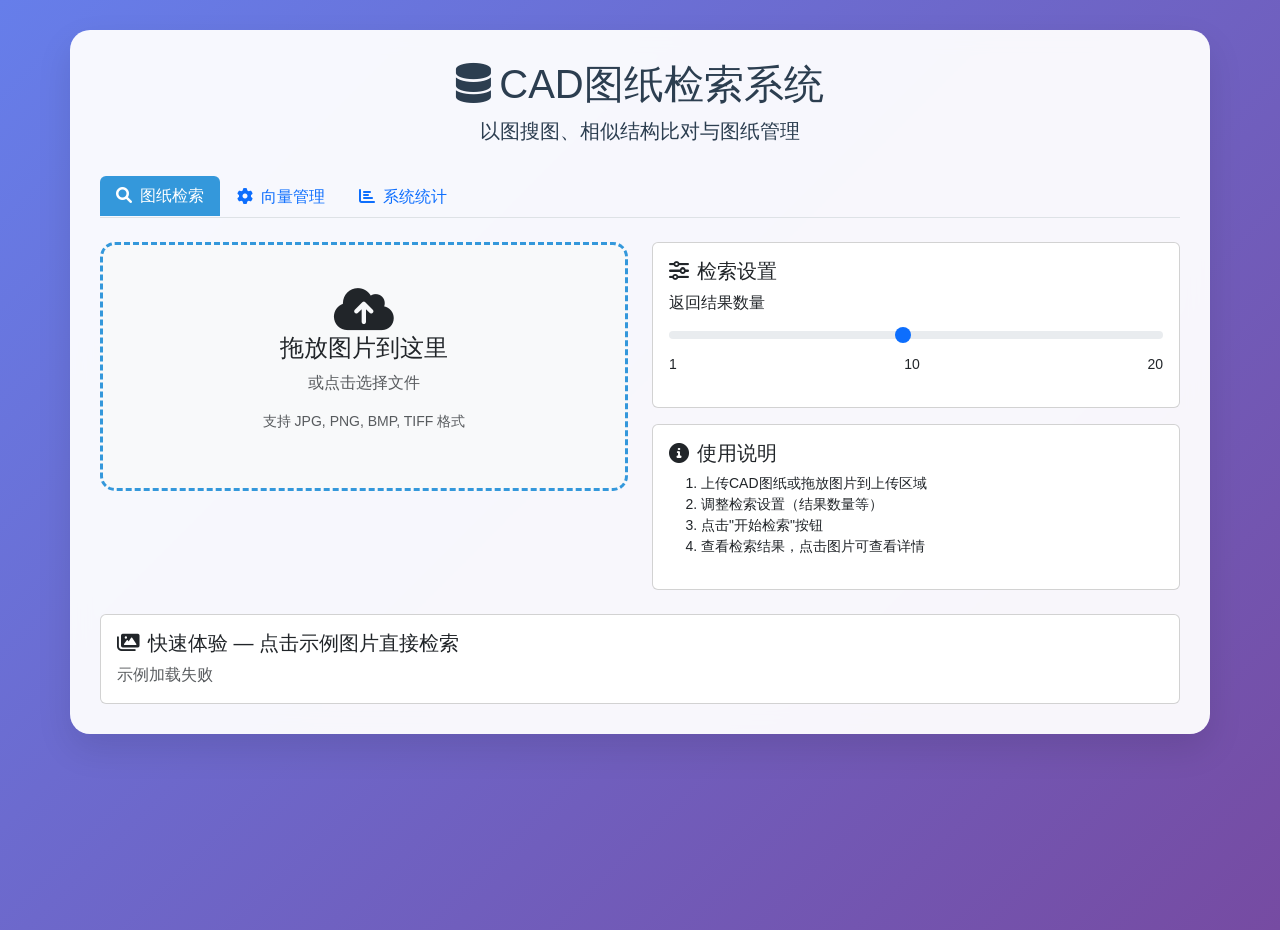
==== commit 06978dd9: "Verify rendered workbench with current template API" ====
--- a/templates/index.html
+++ b/templates/index.html
@@ -3,7 +3,7 @@
 <head>
     <meta charset="UTF-8">
     <meta name="viewport" content="width=device-width, initial-scale=1.0">
-    <title>CAD图纸检索系统 - 向量数据库版</title>
+    <title>CAD 图纸检索工作台</title>
     <link href="https://cdn.jsdelivr.net/npm/bootstrap@5.1.3/dist/css/bootstrap.min.css" rel="stylesheet">
     <link href="https://cdnjs.cloudflare.com/ajax/libs/font-awesome/6.0.0/css/all.min.css" rel="stylesheet">
     <style>
@@ -318,13 +318,17 @@
             font-weight: normal;
         }
     </style>
+    <link rel="stylesheet" href="/static/css/studio.css">
 </head>
+<script>
+document.addEventListener('DOMContentLoaded',async()=>{try{const response=await fetch('/health');const state=await response.json();if(state.mode==='lightweight-visual'){const notice=document.createElement('div');notice.className='alert alert-info';notice.style='max-width:1200px;margin:22px auto 0;padding:14px 20px';notice.textContent='当前为轻量图像结构检索：按真实图片密度与边缘相似度排序，不执行 CLIP、OCR 或 YOLO。完整模型与正式实验指标请查看项目文档。';document.body.prepend(notice)}}catch(error){console.warn('状态检查暂不可用')}});
+</script>
 <body>
     <div class="container main-container">
         <!-- 头部 -->
         <div class="header">
             <h1><i class="fas fa-database me-2"></i>CAD图纸检索系统</h1>
-            <p class="lead">基于向量数据库的智能图纸检索与管理平台</p>
+            <p class="lead">以图搜图、相似结构比对与图纸管理</p>
         </div>
 
         <!-- 导航标签 -->
@@ -1855,4 +1859,4 @@
         }
     </script>
 </body>
-</html>+</html>
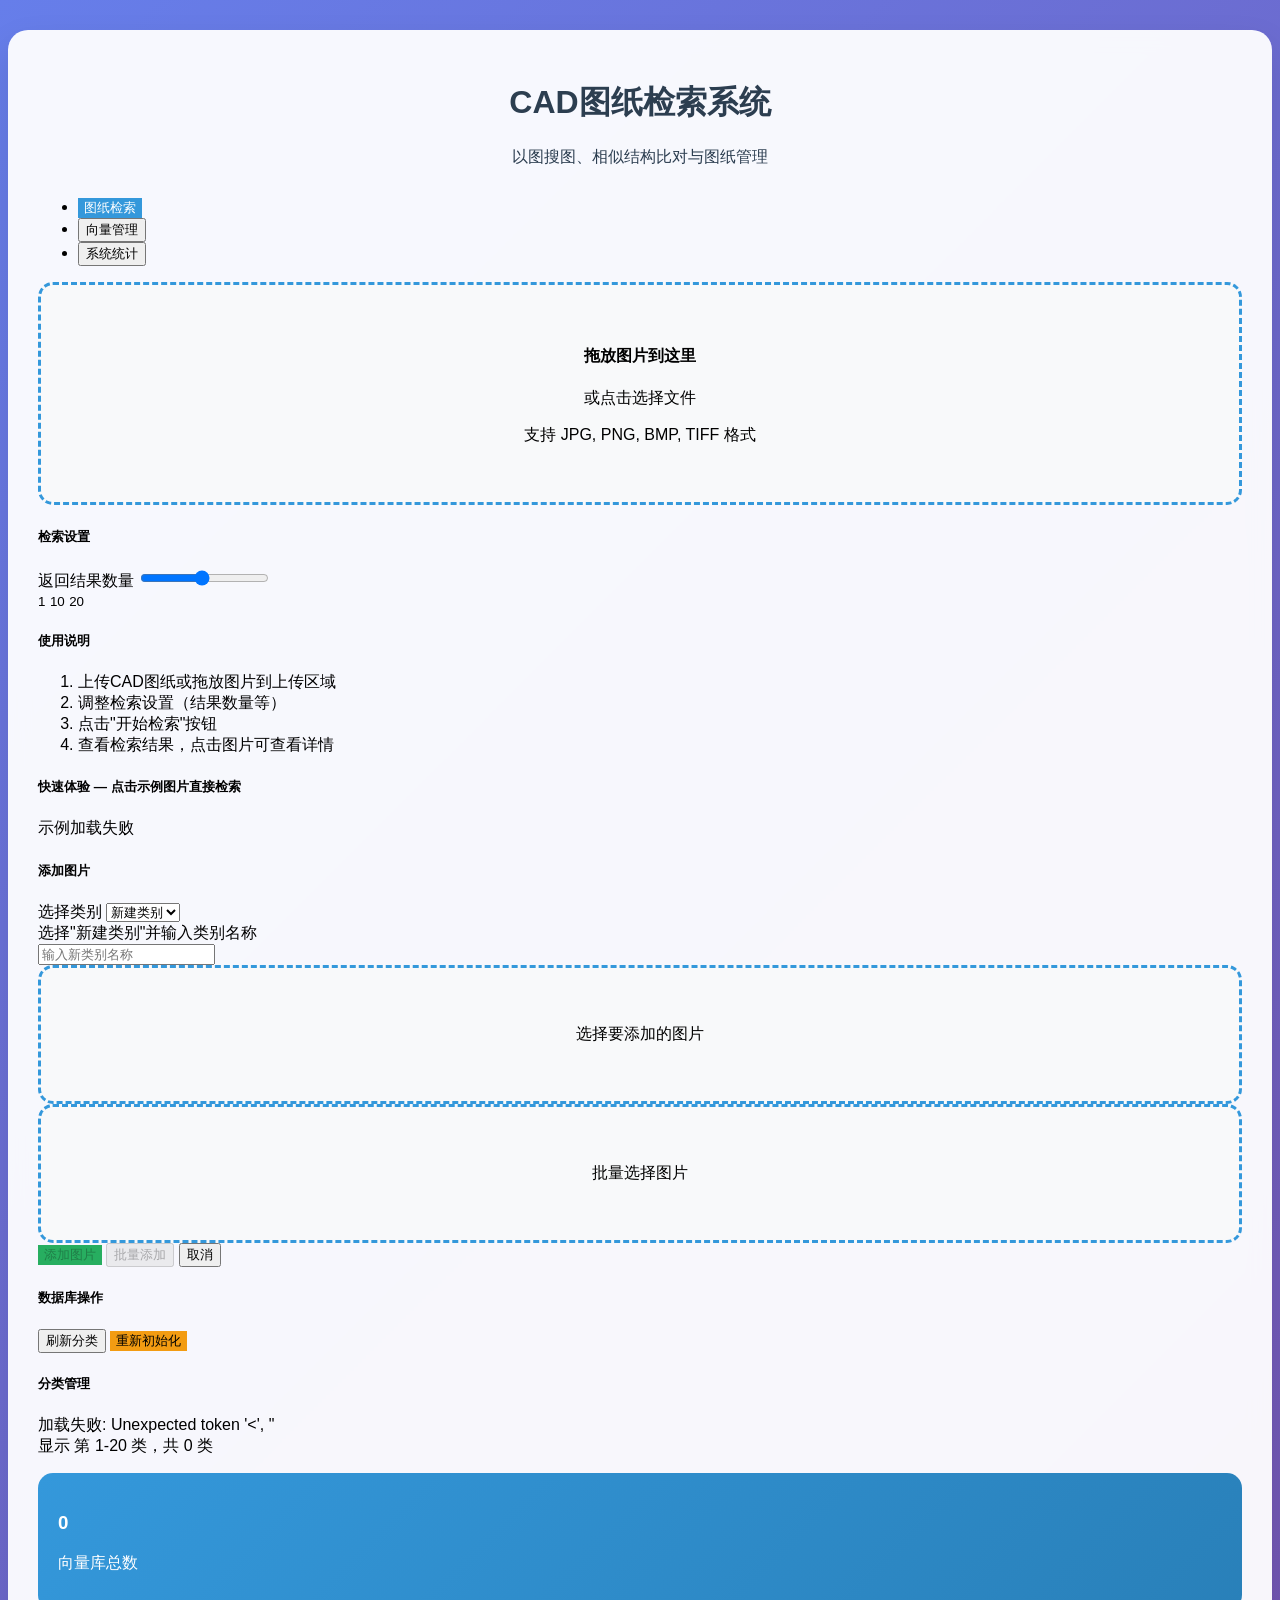
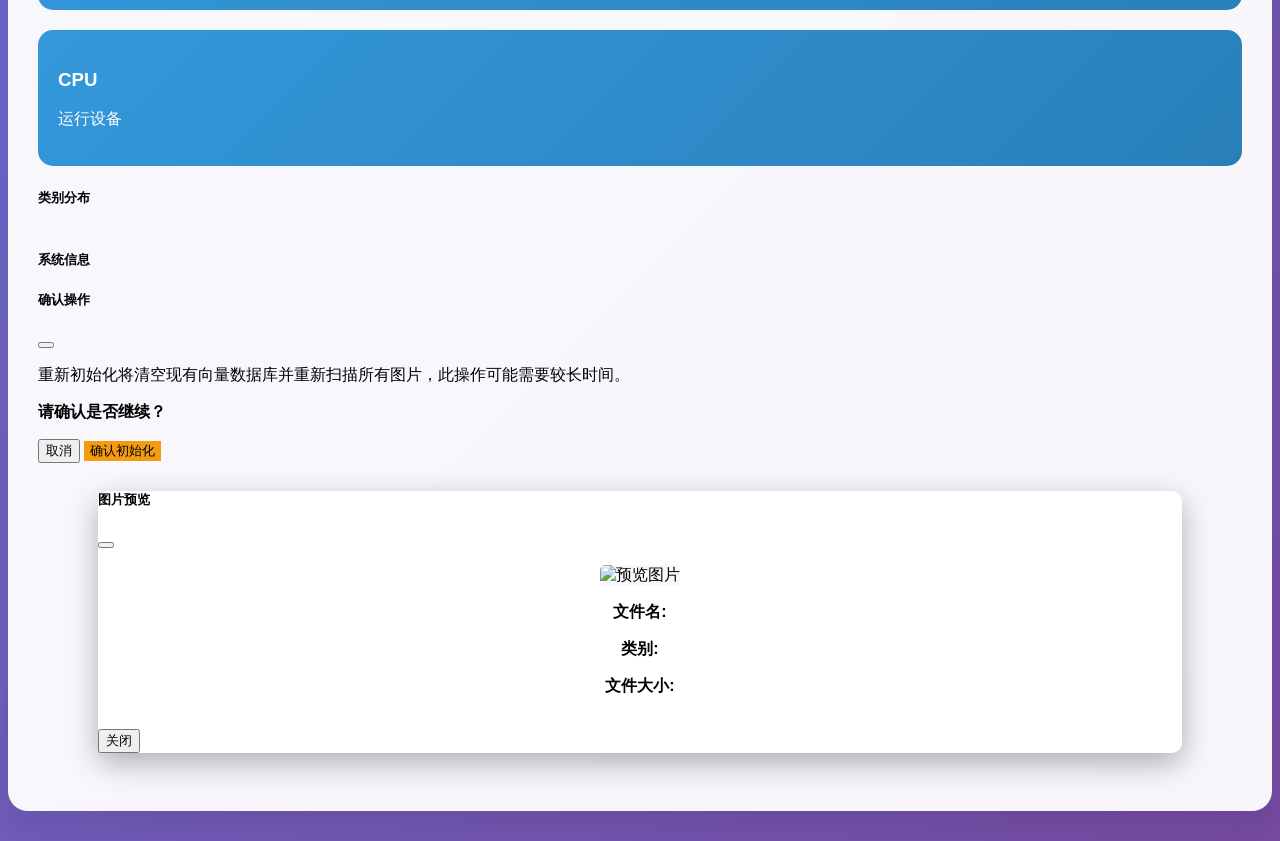
==== commit 08d5aa77: "Self-host workbench dependencies and clarify public retrieval mode" ====
--- a/templates/index.html
+++ b/templates/index.html
@@ -4,8 +4,8 @@
     <meta charset="UTF-8">
     <meta name="viewport" content="width=device-width, initial-scale=1.0">
     <title>CAD 图纸检索工作台</title>
-    <link href="https://cdn.jsdelivr.net/npm/bootstrap@5.1.3/dist/css/bootstrap.min.css" rel="stylesheet">
-    <link href="https://cdnjs.cloudflare.com/ajax/libs/font-awesome/6.0.0/css/all.min.css" rel="stylesheet">
+    <link href="/static/vendor/bootstrap/bootstrap.min.css" rel="stylesheet">
+    <link href="/static/vendor/fontawesome/css/all.min.css" rel="stylesheet">
     <style>
         /* === 恢复原来的CSS，但去掉灰色蒙版 === */
         :root {
@@ -321,7 +321,23 @@
     <link rel="stylesheet" href="/static/css/studio.css">
 </head>
 <script>
-document.addEventListener('DOMContentLoaded',async()=>{try{const response=await fetch('/health');const state=await response.json();if(state.mode==='lightweight-visual'){const notice=document.createElement('div');notice.className='alert alert-info';notice.style='max-width:1200px;margin:22px auto 0;padding:14px 20px';notice.textContent='当前为轻量图像结构检索：按真实图片密度与边缘相似度排序，不执行 CLIP、OCR 或 YOLO。完整模型与正式实验指标请查看项目文档。';document.body.prepend(notice)}}catch(error){console.warn('状态检查暂不可用')}});
+document.addEventListener('DOMContentLoaded', async () => {
+    try {
+        const state = await (await fetch('/health')).json();
+        if (state.mode === 'lightweight-visual') {
+            const notice = document.createElement('div');
+            notice.className = 'alert alert-info';
+            notice.style = 'max-width:1200px;margin:22px auto 0;padding:14px 20px';
+            notice.textContent = '当前为轻量图像结构检索：按真实图片密度与边缘相似度排序，不执行 CLIP、OCR 或 YOLO。完整模型与正式实验指标请查看项目文档。';
+            if (state.public_demo) notice.textContent += ' 公开版仅开放检索，图库管理请在本地运行。';
+            document.body.prepend(notice);
+        }
+        if (state.public_demo) {
+            document.getElementById('manage-tab').closest('li').style.display = 'none';
+            document.getElementById('manage').style.display = 'none';
+        }
+    } catch (error) { console.warn('状态检查暂不可用'); }
+});
 </script>
 <body>
     <div class="container main-container">
@@ -659,7 +675,7 @@
             </div>
         </div>
     </div>
-    <script src="https://cdn.jsdelivr.net/npm/bootstrap@5.1.3/dist/js/bootstrap.bundle.min.js"></script>
+    <script src="/static/vendor/bootstrap/bootstrap.bundle.min.js"></script>
     <script>
         // 全局变量
         let currentFile = null;
